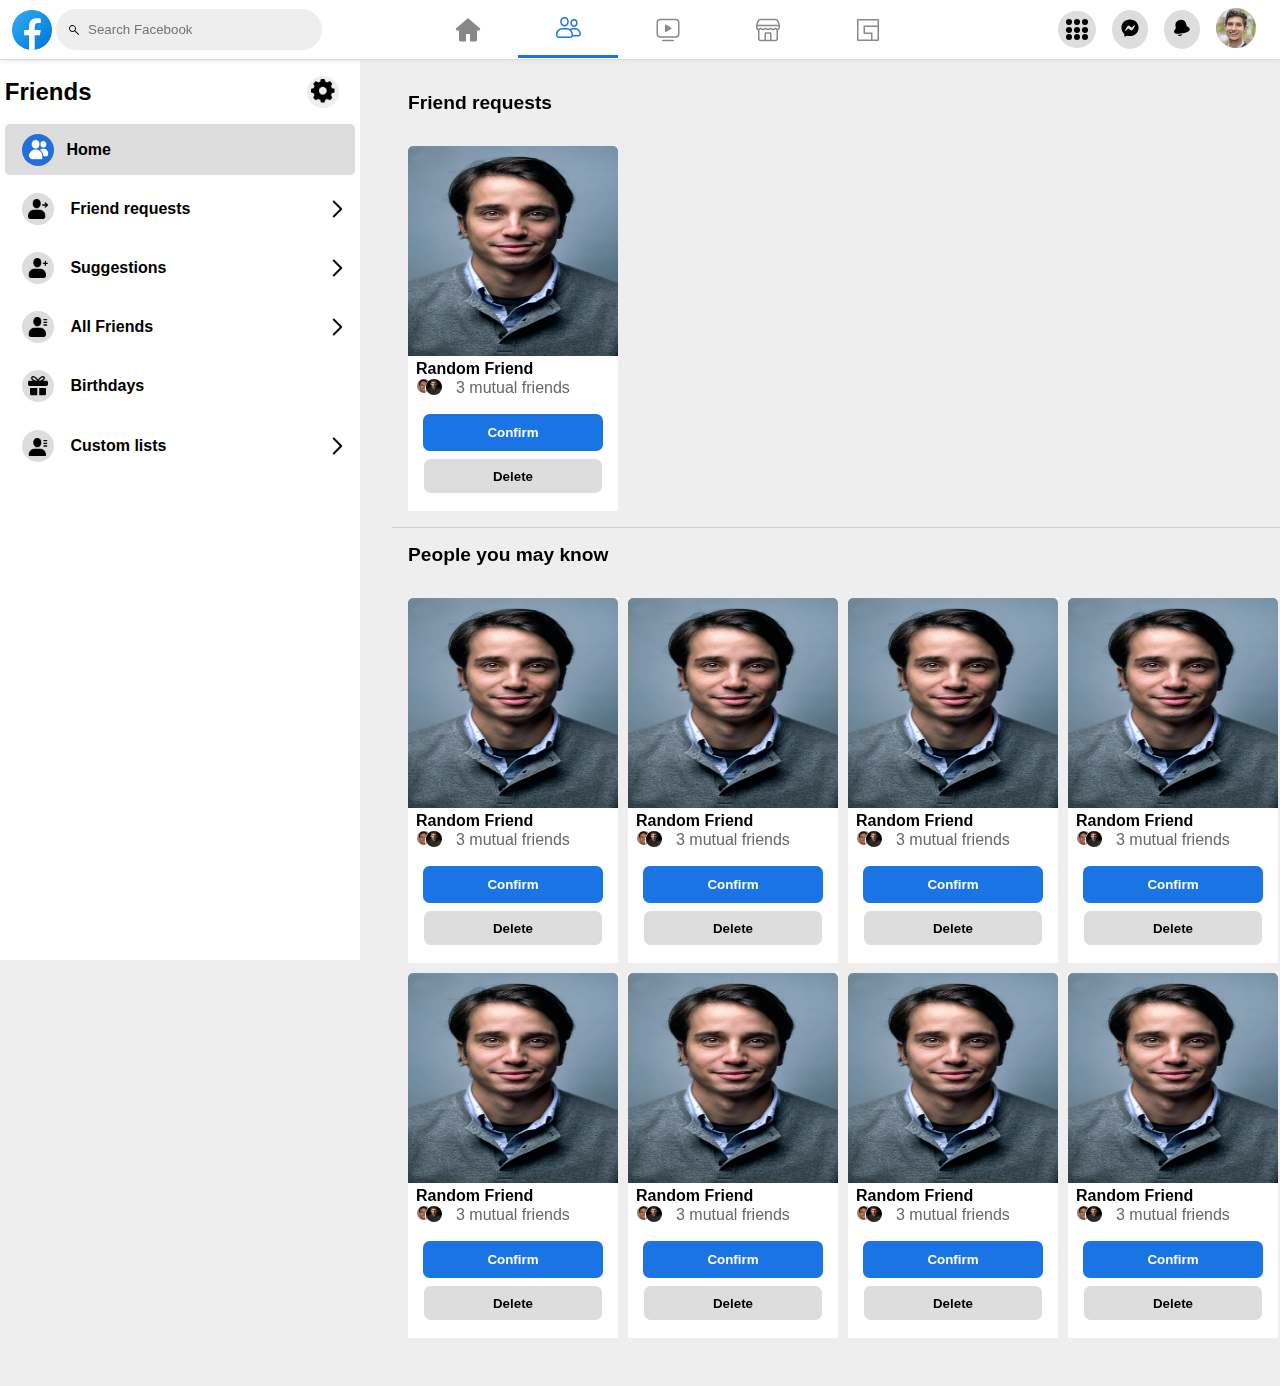
==== friends.html @ 9b28db1b "friend requests page added" ====
<!DOCTYPE html>
<html lang="en">
<head>
    <meta charset="UTF-8">
    <meta http-equiv="X-UA-Compatible" content="IE=edge">
    <meta name="viewport" content="width=device-width, initial-scale=1.0">
    <title>Document</title>
    <link rel="stylesheet" href="friends.css">
</head>
<body>
    <header class="navbar">
        <div class="nav search-section flex-row-spaced">
          <svg class="facebook-logo"
            xmlns="http://www.w3.org/2000/svg"
            viewBox="0 0 48 48"
            width="48px"
            height="48px"
          >
            <linearGradient
              id="Ld6sqrtcxMyckEl6xeDdMa"
              x1="9.993"
              x2="40.615"
              y1="9.993"
              y2="40.615"
              gradientUnits="userSpaceOnUse"
            >
              <stop offset="0" stop-color="#2aa4f4" />
              <stop offset="1" stop-color="#007ad9" />
            </linearGradient>
            <path
              fill="url(#Ld6sqrtcxMyckEl6xeDdMa)"
              d="M24,4C12.954,4,4,12.954,4,24s8.954,20,20,20s20-8.954,20-20S35.046,4,24,4z"
            />
            <path
              fill="#fff"
              d="M26.707,29.301h5.176l0.813-5.258h-5.989v-2.874c0-2.184,0.714-4.121,2.757-4.121h3.283V12.46 c-0.577-0.078-1.797-0.248-4.102-0.248c-4.814,0-7.636,2.542-7.636,8.334v3.498H16.06v5.258h4.948v14.452 C21.988,43.9,22.981,44,24,44c0.921,0,1.82-0.084,2.707-0.204V29.301z"
            />
          </svg>
  
          <div class="search">
            <input  type="text" placeholder="Search Facebook">
          </div>
  
          <div class="more nav-btn">
            <svg class="b6ax4al1 m4pnbp5e somyomsx ahndzqod gnhxmgs4" fill="currentColor" height="28" width="28">
              <path d="M23.5 4a1.5 1.5 0 1 1 0 3h-19a1.5 1.5 0 1 1 0-3h19zm0 18a1.5 1.5 0 1 1 0 3h-19a1.5 1.5 0 1 1 0-3h19zm0-9a1.5 1.5 0 1 1 0 3h-19a1.5 1.5 0 1 1 0-3h19z"/>
              </svg>
          </div>
        </div>
  
        <div class="nav navigation-section flex-row-spaced">
          <div class="nav-btn home flex-row-centered">
            <svg
              class="a8c37x1j ms05siws l3qrxjdp b7h9ocf4 g28tu32o"
              fill="currentColor"
              height="28"
              width="28"
            >
              <path
                d="m25.825 12.29-.004-.004-10.794-9.349c-.275-.262-.635-.41-1.038-.416-.381.006-.741.154-.988.391L2.175 12.29c-.419.368-.546.955-.307 1.469.211.456.699.72 1.201.72H5v9.25c0 .966.784 1.75 1.75 1.75H11c.552 0 1-.448 1-1v-6.17c0-.183.148-.33.33-.33h3.34c.182 0 .33.147.33.33v6.17c0 .552.448 1 1 1h4.25c.967 0 1.75-.784 1.75-1.75v-9.25h1.931c.502 0 .99-.264 1.201-.72.239-.514.112-1.101-.307-1.469"
              />
            </svg>
          </div>
          <div class="nav-btn friends flex-row-centered">
            <svg
              class="a8c37x1j ms05siws l3qrxjdp b7h9ocf4 py1f6qlh"
              fill="currentColor"
              height="28"
              width="28"
            >
              <path
                d="M10.5 4.5c-2.272 0-2.75 1.768-2.75 3.25C7.75 9.542 8.983 11 10.5 11s2.75-1.458 2.75-3.25c0-1.482-.478-3.25-2.75-3.25zm0 8c-2.344 0-4.25-2.131-4.25-4.75C6.25 4.776 7.839 3 10.5 3s4.25 1.776 4.25 4.75c0 2.619-1.906 4.75-4.25 4.75zm9.5-6c-1.41 0-2.125.841-2.125 2.5 0 1.378.953 2.5 2.125 2.5 1.172 0 2.125-1.122 2.125-2.5 0-1.659-.715-2.5-2.125-2.5zm0 6.5c-1.999 0-3.625-1.794-3.625-4 0-2.467 1.389-4 3.625-4 2.236 0 3.625 1.533 3.625 4 0 2.206-1.626 4-3.625 4zm4.622 8a.887.887 0 0 0 .878-.894c0-2.54-2.043-4.606-4.555-4.606h-1.86c-.643 0-1.265.148-1.844.413a6.226 6.226 0 0 1 1.76 4.336V21h5.621zm-7.122.562v-1.313a4.755 4.755 0 0 0-4.749-4.749H8.25a4.755 4.755 0 0 0-4.75 4.749v1.313c0 .518.421.938.937.938h12.125c.517 0 .938-.42.938-.938zM20.945 14C24.285 14 27 16.739 27 20.106a2.388 2.388 0 0 1-2.378 2.394h-5.81a2.44 2.44 0 0 1-2.25 1.5H4.437A2.44 2.44 0 0 1 2 21.562v-1.313A6.256 6.256 0 0 1 8.25 14h4.501a6.2 6.2 0 0 1 3.218.902A5.932 5.932 0 0 1 19.084 14h1.861z"
              />
            </svg>
          </div>
          <div class="nav-btn watch flex-row-centered">
            <svg
              class="a8c37x1j ms05siws l3qrxjdp b7h9ocf4 py1f6qlh"
              fill="currentColor"
              height="28"
              width="28"
            >
              <path
                d="M8.75 25.25c-.414 0-.75-.336-.75-.75s.336-.75.75-.75h10.5c.414 0 .75.336.75.75s-.336.75-.75.75H8.75Zm8.413-12.404-5.108 3.077c-.464.279-1.055-.054-1.055-.596V9.172c0-.541.591-.875 1.055-.596l5.108 3.078c.449.27.449.921 0 1.192Zm4.587 7.404c1.242 0 2.25-1.008 2.25-2.25V6.5c0-1.242-1.008-2.25-2.25-2.25H6.25C5.008 4.25 4 5.258 4 6.5V18c0 1.242 1.008 2.25 2.25 2.25h15.5Zm0 1.5H6.25c-2.071 0-3.75-1.679-3.75-3.75V6.5c0-2.071 1.679-3.75 3.75-3.75h15.5c2.071 0 3.75 1.679 3.75 3.75V18c0 2.071-1.679 3.75-3.75 3.75Z"
              />
            </svg>
          </div>
          <div class="nav-btn marketplace flex-row-centered">
            <svg
              class="a8c37x1j ms05siws l3qrxjdp b7h9ocf4 py1f6qlh"
              fill="currentColor"
              height="28"
              width="28"
            >
              <path
                d="M17.5 23.75h4.25c.414 0 .75-.336.75-.75v-9h.031c-.167-.083-.325-.185-.47-.306l-.401-.335c-.093-.076-.227-.076-.32.001l-.164.137c-.585.486-1.321.753-2.081.753h-.226c-.755 0-1.487-.263-2.069-.744l-.184-.152c-.093-.076-.226-.076-.318 0l-.185.153c-.583.48-1.315.743-2.069.743h-.137c-.745 0-1.468-.256-2.046-.725l-.216-.175c-.093-.075-.226-.074-.317.002l-.173.145c-.585.487-1.321.753-2.081.753h-.178c-.753 0-1.482-.261-2.064-.739l-.194-.16c-.093-.076-.225-.076-.318 0l-.471.388c-.123.101-.257.189-.397.261H5.5v9c0 .414.336.75.75.75h4.25V17.5c0-.69.56-1.25 1.25-1.25h4.5c.69 0 1.25.56 1.25 1.25v6.25Zm-13.827-15h20.654c-.027-.09-.056-.179-.089-.267l-1.151-3.128c-.264-.667-.909-1.105-1.626-1.105H6.54c-.718 0-1.363.438-1.621 1.088L3.762 8.483c-.033.088-.062.177-.089.267Zm20.827 1.5h-21V12c0 .414.336.75.75.75h.171c.174 0 .342-.06.476-.17l.471-.387c.645-.531 1.577-.531 2.222 0l.194.159c.313.257.706.398 1.112.398h.178c.409 0 .806-.143 1.12-.405l.174-.145c.642-.535 1.573-.541 2.221-.015l.216.174c.312.253.701.391 1.102.391h.137c.406 0 .8-.142 1.114-.4l.185-.153c.646-.534 1.581-.534 2.228 0l.184.153c.313.258.707.4 1.114.4h.226c.409 0 .806-.144 1.121-.406l.164-.136c.648-.542 1.592-.542 2.24-.001l.402.335c.161.134.365.208.576.208.499 0 .902-.403.902-.9v-1.6Zm-.5 3.967V23c0 1.243-1.007 2.25-2.25 2.25H6.25C5.007 25.25 4 24.243 4 23v-8.764C2.875 14.112 2 13.158 2 12V9.951c0-.679.12-1.351.354-1.987l1.164-3.162C4.01 3.563 5.207 2.75 6.54 2.75h14.921c1.332 0 2.529.813 3.027 2.069l1.158 3.145C25.88 8.6 26 9.272 26 9.951v1.899c0 1.189-.865 2.176-2 2.367Zm-8 9.533v-6h-4v6h4Z"
              />
            </svg>
          </div>
          <div class="nav-btn gaming flex-row-centered">
            <svg
              class="a8c37x1j ms05siws l3qrxjdp b7h9ocf4 py1f6qlh"
              fill="currentColor"
              height="28"
              width="28"
            >
              <path
                d="M23.5 9.5H10.25a.75.75 0 0 0-.75.75v7c0 .414.336.75.75.75H17v5.5H4.5v-19h19v5zm0 14h-5v-6.25a.75.75 0 0 0-.75-.75H11V11h12.5v12.5zm1.5.25V4.25C25 3.561 24.439 3 23.75 3H4.25C3.561 3 3 3.561 3 4.25v19.5c0 .689.561 1.25 1.25 1.25h19.5c.689 0 1.25-.561 1.25-1.25z"
              />
            </svg>
          </div>
        </div>
  
        <div class="nav  flex-row-centered">
          <div class="acc account-btn menu-btn">
            <div class="grid-container">
              <div class="grid-item"></div>
              <div class="grid-item"></div>
              <div class="grid-item"></div>
              <div class="grid-item"></div>
              <div class="grid-item"></div>
              <div class="grid-item"></div>
              <div class="grid-item"></div>
              <div class="grid-item"></div>
              <div class="grid-item"></div>
            </div>
          </div>
          <div class="acc account-btn messenger-btn">
            <svg viewBox="0 0 28 28" class="a8c37x1j ms05siws l3qrxjdp b7h9ocf4 rs22bh7c" fill="currentColor" height="20" width="20">
              <path d="M14 2.042c6.76 0 12 4.952 12 11.64s-5.24 11.64-12 11.64a13.091 13.091 0 0 1-3.474-.461.956.956 0 0 0-.641.047L7.5 25.959a.961.961 0 0 1-1.348-.849l-.065-2.134a.957.957 0 0 0-.322-.684A11.389 11.389 0 0 1 2 13.682c0-6.688 5.24-11.64 12-11.64ZM6.794 17.086a.57.57 0 0 0 .827.758l3.786-2.874a.722.722 0 0 1 .868 0l2.8 2.1a1.8 1.8 0 0 0 2.6-.481l3.525-5.592a.57.57 0 0 0-.827-.758l-3.786 2.874a.722.722 0 0 1-.868 0l-2.8-2.1a1.8 1.8 0 0 0-2.6.481Z"/>
              </
          </div>
        </div>
        <div class="acc account-btn notifications-btn">
          <svg viewBox="0 0 28 28" class="a8c37x1j ms05siws l3qrxjdp b7h9ocf4 rs22bh7c" fill="currentColor" height="20" width="20">
            <path d="M7.847 23.488c1.36 0 3.596-.125 6.62-.682-.523 1.422-1.886 2.441-3.487 2.441-1.331 0-2.497-.705-3.155-1.759h.022Zm17.076-7.758c.247 1.272-.645 2.397-2.653 3.346-1.1.519-3.546 1.507-7.586 2.293-3.116.605-5.399.744-6.836.744-.427 0-.78-.012-1.058-.028-2.216-.127-3.466-.837-3.713-2.109-.375-1.927.218-2.671 1.201-3.903l.259-.325c.663-.841.922-1.667.498-3.846-.949-4.88 1.249-8.215 6.029-9.149 4.782-.923 8.07 1.343 9.019 6.224.423 2.179.973 2.847 1.903 3.378v.001l.362.205c1.372.774 2.2 1.241 2.575 3.169Z"/>
            </svg>
        </div>
        <div class=" profile-btn">
          <img class="navbar-profile-picture" src="./images/profile-picture/avatar_hu8d30e29128cae2b0d49276543cea6665_24055_250x250_fill_q90_lanczos_center.jpg" alt="Profile picture">
        </div>
      </div>
    </header>

    <section class="section friends-section-list">
        <div class="list-header flex-row-spaced">
            <div class="header-friends">Friends</div>
                <div class="options"></div>
        </div>
        <div class="list">
            <div class="list-element home selected">
                <div class="list-element-container">
                    <div class="home-logo">
                      <img src="./friends-images/icons8-social-64.png"/>
                    </div>
                  </div>
                  <div class="text-container">
                    <div class="list-text home-text">Home</div>
                  </div>
                </div>
            <div class="list-element friend-requests">
                <div class="list-element-container">
                  <div class="logo-container">
                    <div class="logo friend-requests-logo"></div>
                  </div>
                </div>
                <div class="text-container">
                  <div class="list-text friend-requests-text">Friend requests</div>
                  <div class="arrow-logo"></div>
                </div>
            </div>
            <div class="list-element suggestions">
                <div class="list-element-container">
                  <div class="logo-container">
                    <div class="logo suggestions-logo"></div>
                  </div>
                </div>
                  <div class="text-container">
                    <div class="list-text friend-requests-text">Suggestions</div>
                    <div class="arrow-logo"></div>
                  </div>
            </div>
            <div class="list-element all-friends">
                <div class="list-element-container">
                  <div class="logo-container">
                    <div class="logo all-friends-logo"></div>
                  </div>
                </div>
                  <div class="text-container">
                    <div class="list-text friend-requests-text">All Friends</div>
                    <div class="arrow-logo"></div>
                  </div>
            </div>
            <div class="list-element birthdays">
                <div class="list-element-container">
                  <div class="logo-container">
                    <div class="logo birthdays-logo"></div>
                  </div>
                </div>
                  <div class="text-container">
                    <div class="list-text friend-requests-text">Birthdays</div>
                  </div>
            </div>
            <div class="list-element custom-lists">
                <div class="list-element-container">
                  <div class="logo-container">
                    <div class="logo custom-lists-logo"></div>
                  </div>
                </div>
                  <div class="text-container">
                    <div class="list-text friend-requests-text">Custom lists</div>
                    <div class="arrow-logo"></div>
                </div>
            </div>
        </div>
    </section>

    <section class="section find-friends-section">
      <div class="friend-requests">
        <div class="friend-requests-header">
          <div class="friend-request">Friend requests</div>
          <div class="see-all">See all</div>
        </div>
      </div>
      <div class="grid-container-friend-requests">
        <div class="grid-item-requests">
          <div class="profile-img-container">
            <img src="./images/profile-picture/photo-1500648767791-00dcc994a43e.jpg">
          </div>
          <div class="profile-name">Random Friend</div>
          <div class="mutual-friends">
            <div class="mutual-friends-profile-photos">
              <div class="img-container">
                <img src="./images/profile-picture/20.jpg" >
              </div>
              <div class="img-cotainer second-img">
                <img  src="./images/profile-picture/photo-1506794778202-cad84cf45f1d.jpg">
              </div>
            </div>
              <div class="mutual-friends-counter">3 mutual friends</div>
            </div>
          <div class="buttons-container">
            <div class="btn confirm">
              <button>Confirm</button>
            </div>
            <div class="btn delete">
              <button>Delete</button>
            </div>
          </div>
        </div>
      </div>
      <div class="friend-requests friend-requests-you-may-know">
        <div class="friend-requests-header">
          <div class="friend-request">People you may know</div>
          <div class="see-all">See all</div>
        </div>
      </div>
      <div class="grid-container-you-may-know">
        <div class="grid-item-requests">
          <div class="profile-img-container">
            <img src="./images/profile-picture/photo-1500648767791-00dcc994a43e.jpg">
          </div>
          <div class="profile-name">Random Friend</div>
          <div class="mutual-friends">
            <div class="mutual-friends-profile-photos">
              <div class="img-container">
                <img src="./images/profile-picture/20.jpg" >
              </div>
              <div class="img-cotainer second-img">
                <img  src="./images/profile-picture/photo-1506794778202-cad84cf45f1d.jpg">
              </div>
            </div>
              <div class="mutual-friends-counter">3 mutual friends</div>
            </div>
          <div class="buttons-container">
            <div class="btn confirm">
              <button>Confirm</button>
            </div>
            <div class="btn delete">
              <button>Delete</button>
            </div>
          </div>
        </div>
        <div class="grid-item-requests">
          <div class="profile-img-container">
            <img src="./images/profile-picture/photo-1500648767791-00dcc994a43e.jpg">
          </div>
          <div class="profile-name">Random Friend</div>
          <div class="mutual-friends">
            <div class="mutual-friends-profile-photos">
              <div class="img-container">
                <img src="./images/profile-picture/20.jpg" >
              </div>
              <div class="img-cotainer second-img">
                <img  src="./images/profile-picture/photo-1506794778202-cad84cf45f1d.jpg">
              </div>
            </div>
              <div class="mutual-friends-counter">3 mutual friends</div>
            </div>
          <div class="buttons-container">
            <div class="btn confirm">
              <button>Confirm</button>
            </div>
            <div class="btn delete">
              <button>Delete</button>
            </div>
          </div>
        </div>
        <div class="grid-item-requests">
          <div class="profile-img-container">
            <img src="./images/profile-picture/photo-1500648767791-00dcc994a43e.jpg">
          </div>
          <div class="profile-name">Random Friend</div>
          <div class="mutual-friends">
            <div class="mutual-friends-profile-photos">
              <div class="img-container">
                <img src="./images/profile-picture/20.jpg" >
              </div>
              <div class="img-cotainer second-img">
                <img  src="./images/profile-picture/photo-1506794778202-cad84cf45f1d.jpg">
              </div>
            </div>
              <div class="mutual-friends-counter">3 mutual friends</div>
            </div>
          <div class="buttons-container">
            <div class="btn confirm">
              <button>Confirm</button>
            </div>
            <div class="btn delete">
              <button>Delete</button>
            </div>
          </div>
        </div>
        <div class="grid-item-requests">
          <div class="profile-img-container">
            <img src="./images/profile-picture/photo-1500648767791-00dcc994a43e.jpg">
          </div>
          <div class="profile-name">Random Friend</div>
          <div class="mutual-friends">
            <div class="mutual-friends-profile-photos">
              <div class="img-container">
                <img src="./images/profile-picture/20.jpg" >
              </div>
              <div class="img-cotainer second-img">
                <img  src="./images/profile-picture/photo-1506794778202-cad84cf45f1d.jpg">
              </div>
            </div>
              <div class="mutual-friends-counter">3 mutual friends</div>
            </div>
          <div class="buttons-container">
            <div class="btn confirm">
              <button>Confirm</button>
            </div>
            <div class="btn delete">
              <button>Delete</button>
            </div>
          </div>
        </div>
        <div class="grid-item-requests">
          <div class="profile-img-container">
            <img src="./images/profile-picture/photo-1500648767791-00dcc994a43e.jpg">
          </div>
          <div class="profile-name">Random Friend</div>
          <div class="mutual-friends">
            <div class="mutual-friends-profile-photos">
              <div class="img-container">
                <img src="./images/profile-picture/20.jpg" >
              </div>
              <div class="img-cotainer second-img">
                <img  src="./images/profile-picture/photo-1506794778202-cad84cf45f1d.jpg">
              </div>
            </div>
              <div class="mutual-friends-counter">3 mutual friends</div>
            </div>
          <div class="buttons-container">
            <div class="btn confirm">
              <button>Confirm</button>
            </div>
            <div class="btn delete">
              <button>Delete</button>
            </div>
          </div>
        </div>
        <div class="grid-item-requests">
          <div class="profile-img-container">
            <img src="./images/profile-picture/photo-1500648767791-00dcc994a43e.jpg">
          </div>
          <div class="profile-name">Random Friend</div>
          <div class="mutual-friends">
            <div class="mutual-friends-profile-photos">
              <div class="img-container">
                <img src="./images/profile-picture/20.jpg" >
              </div>
              <div class="img-cotainer second-img">
                <img  src="./images/profile-picture/photo-1506794778202-cad84cf45f1d.jpg">
              </div>
            </div>
              <div class="mutual-friends-counter">3 mutual friends</div>
            </div>
          <div class="buttons-container">
            <div class="btn confirm">
              <button>Confirm</button>
            </div>
            <div class="btn delete">
              <button>Delete</button>
            </div>
          </div>
        </div>
        <div class="grid-item-requests">
          <div class="profile-img-container">
            <img src="./images/profile-picture/photo-1500648767791-00dcc994a43e.jpg">
          </div>
          <div class="profile-name">Random Friend</div>
          <div class="mutual-friends">
            <div class="mutual-friends-profile-photos">
              <div class="img-container">
                <img src="./images/profile-picture/20.jpg" >
              </div>
              <div class="img-cotainer second-img">
                <img  src="./images/profile-picture/photo-1506794778202-cad84cf45f1d.jpg">
              </div>
            </div>
              <div class="mutual-friends-counter">3 mutual friends</div>
            </div>
          <div class="buttons-container">
            <div class="btn confirm">
              <button>Confirm</button>
            </div>
            <div class="btn delete">
              <button>Delete</button>
            </div>
          </div>
        </div>
        <div class="grid-item-requests">
          <div class="profile-img-container">
            <img src="./images/profile-picture/photo-1500648767791-00dcc994a43e.jpg">
          </div>
          <div class="profile-name">Random Friend</div>
          <div class="mutual-friends">
            <div class="mutual-friends-profile-photos">
              <div class="img-container">
                <img src="./images/profile-picture/20.jpg" >
              </div>
              <div class="img-cotainer second-img">
                <img  src="./images/profile-picture/photo-1506794778202-cad84cf45f1d.jpg">
              </div>
            </div>
              <div class="mutual-friends-counter">3 mutual friends</div>
            </div>
          <div class="buttons-container">
            <div class="btn confirm">
              <button>Confirm</button>
            </div>
            <div class="btn delete">
              <button>Delete</button>
            </div>
          </div>
        </div>
        <div class="grid-item-requests">
          <div class="profile-img-container">
            <img src="./images/profile-picture/photo-1500648767791-00dcc994a43e.jpg">
          </div>
          <div class="profile-name">Random Friend</div>
          <div class="mutual-friends">
            <div class="mutual-friends-profile-photos">
              <div class="img-container">
                <img src="./images/profile-picture/20.jpg" >
              </div>
              <div class="img-cotainer second-img">
                <img  src="./images/profile-picture/photo-1506794778202-cad84cf45f1d.jpg">
              </div>
            </div>
              <div class="mutual-friends-counter">3 mutual friends</div>
            </div>
          <div class="buttons-container">
            <div class="btn confirm">
              <button>Confirm</button>
            </div>
            <div class="btn delete">
              <button>Delete</button>
            </div>
          </div>
        </div>
        <div class="grid-item-requests">
          <div class="profile-img-container">
            <img src="./images/profile-picture/photo-1500648767791-00dcc994a43e.jpg">
          </div>
          <div class="profile-name">Random Friend</div>
          <div class="mutual-friends">
            <div class="mutual-friends-profile-photos">
              <div class="img-container">
                <img src="./images/profile-picture/20.jpg" >
              </div>
              <div class="img-cotainer second-img">
                <img  src="./images/profile-picture/photo-1506794778202-cad84cf45f1d.jpg">
              </div>
            </div>
              <div class="mutual-friends-counter">3 mutual friends</div>
            </div>
          <div class="buttons-container">
            <div class="btn confirm">
              <button>Confirm</button>
            </div>
            <div class="btn delete">
              <button>Delete</button>
            </div>
          </div>
        </div>
      </div>
    </section>
</body>
</html>
---- friends.css ----
*,
*::before,
*::after {
  box-sizing: border-box;
}

@font-face {
  font-family: Segoe UI Historic;
  src: url("/fonts/Segoe\ ui\ historic.ttf");
  font-weight: normal;
  font-style: normal;
}

body {
  padding: 0;
  margin: 0;
  background-color: #eee;
  overflow-x: hidden;
  font-family: "Segoe UI", sans-serif;
  font-display: swap;
  position: absolute;
}

.navbar {
  display: flex;
  justify-content: space-between;
}

.navbar {
  position: fixed;
  padding: 0.5rem;
  min-width: 100vw;
  height: 60px;
  background-color: white;
  font-size: 12px;
  border-bottom: 1px solid #ddd;
  box-shadow: 0 0 5px 0 #ddd;
  z-index: 50;
}

.facebook-logo:hover {
  cursor: pointer;
}

.more {
  display: none;
}

.more-btn-selected {
  border-bottom: 3px solid #216fdb;
}

.navigation-section {
  width: 500px;
}

.nav-btn {
  color: #888;
  cursor: pointer;
  min-width: 100px;
  padding: 0.8rem;
}

.nav-btn:hover {
  background-color: hsla(0, 0%, 86%, 0.225);
  border-radius: 0.3em;
}

.friends {
  color: #1b74e4;
  border-bottom: 3px solid #1b74e4;
}

.acc {
  cursor: pointer;
  margin-right: 1rem;
  background-color: #ddd;
  padding: 0.5rem;
  border-radius: 50%;
}

.acc:last-child {
  margin-right: 0;
}

.account-btn:hover {
  background-color: hsla(0, 3%, 71%, 0.825);
}

.grid-container {
  display: grid;
  grid-gap: 0.11111rem;
  grid-template-columns: repeat(3, 6px);
  grid-template-rows: repeat(3, 6px);
}

.grid-item {
  background-color: black;
  border-radius: 50%;
}

.navbar-profile-picture {
  width: 40px;
  height: 40px;
  border-radius: 50%;
  margin-right: 1rem;
}

.navbar-profile-picture:hover {
  cursor: pointer;
}

.search-section input {
  background: url(./images/navbar/search-icon.svg) no-repeat;
  background-position: left 5% center;
  background-size: 10px;
  outline: none;
  border: none;
  resize: none;
  background-color: #eee;
  width: 120%;
  overflow: hidden;
  padding: 0.8rem;
  padding-left: 2rem;
  border-radius: 1000000000000px;
}
.friends-section-list {
  position: fixed;
  top: 60px;
  min-height: 100vh;
  max-width: 360px;
  height: 600px;

  display: flex;
  flex-direction: column;
  overflow: auto;
  flex-basis: 0;
  flex-grow: 1;
  padding: 0 0.3rem;
  padding-bottom: 3rem;
}

.friends-section-list {
  width: 360px;
  height: 100vh;
  background-color: white;
  font-weight: bold;
  position: fixed;
}

.list-header {
  margin-top: 1rem;
  font-size: 1.5rem;
}

.options {
  background-image: url(./friends-images/yTchWNy_Grf.png);
  background-repeat: no-repeat;
  background-position-y: 84.6%;
  background-position-x: -50%;
  background-size: 2.5rem;
  width: 2rem;
  height: 2rem;
  padding: 0.4rem;
  margin-right: 1rem;
  background-color: #eee;
  border-radius: 50%;
}

.list-element {
  display: flex;
  align-items: center;

  margin-bottom: 0.5rem;
  padding: 0.6rem;
}

.list-element:hover {
  background-color: #ddd;
  border-radius: 0.3em;
  cursor: pointer;
}

.selected {
  background-color: #ddd;
  border-radius: 0.3em;
}

.list-element:first-child {
  margin-top: 1rem;
}

.text-container {
  height: 2rem;
  margin-left: 0.5rem;
  width: 100%;

  display: flex;
  align-items: center;
  justify-content: space-between;
}

.arrow-logo {
  background-image: url(./friends-images/GmYHd0mlXQV.png);
  background-position-x: 0px;
  background-position-y: -150px;
  background-repeat: no-repeat;
  background-size: 190px 252px;
  width: 20px;
  height: 20px;
}

.home-text {
  margin-left: 1.5rem;
}

.logo-container {
  display: flex;
  justify-content: center;
  align-items: center;

  padding: 1rem;
  background-color: #ddd;
  margin-right: 0.5rem;
  margin-left: 0.5rem;
  border-radius: 50%;
  width: 2rem;
  height: 2rem;
}

.logo {
  background-image: url(./friends-images/WFBJjZLn8uM.png);
  background-size: 34px 638px;
  background-repeat: no-repeat;
  background-position-x: 0;
  width: 20px;
  height: 20px;
  flex-shrink: 0;
}

.home-logo {
  display: flex;
  align-items: center;
  width: 20px;
  height: 20px;
}

.home-logo img {
  width: 2rem;
  height: 2rem;
  padding: 0.3rem;
  background-color: #216fdb;
  border-radius: 50%;
  margin-right: 0.5rem;
  margin-left: 0.5rem;
}

.friend-requests-logo {
  background-position-y: -332px;
}

.suggestions-logo {
  background-position-y: -244px;
}

.all-friends-logo {
  background-position-y: -288px;
}

.birthdays-logo {
  background-image: url(./friends-images/QpjuM78EXww.png);
  background-size: 34px 644px;
  background-position-y: -286px;
}

.custom-lists-logo {
  background-position-y: -286px;
}

.find-friends-section {
  margin-left: 360px;
  margin-right: 0px;
  padding: 2rem;

  position: relative;
  top: 60px;
  min-width: calc(100vw - 350px);
}

.friend-requests-header {
  display: flex;
  justify-content: space-between;
  align-items: center;
}

.friend-requests-you-may-know {
  margin-top: 1rem;
}

.friend-request {
  font-weight: bold;
  font-size: 1.2rem;
  margin-bottom: 1rem;
  margin-left: 1rem;
}

.see-all {
  color: #1b74e4;
}

.grid-container-friend-requests,
.grid-container-you-may-know {
  display: grid;
  grid-template-columns: repeat(5, 210px);
  grid-template-rows: repeat(auto, 365px);
  gap: 10px;
  padding: 1rem;

  border-bottom: 1px solid rgb(206, 208, 212);
}

.grid-container-you-may-know {
  border: none;
}

.grid-item-requests {
  background-color: white;
  width: 210px;
  height: 365px;
}

.profile-img-container img {
  width: 210px;
  height: 210px;
  border-top-left-radius: 0.3em;
  border-top-right-radius: 0.3em;
}

.profile-name {
  font-weight: bold;
  margin-left: 0.5rem;
}

.mutual-friends {
  display: flex;
  align-items: center;

  margin-left: 0.5rem;
}

.mutual-friends-profile-photos {
  position: relative;

  display: flex;
}

.mutual-friends-profile-photos img {
  width: 16px;
  height: 16px;
  border-radius: 50%;
}

.img-container img {
  border: 1px solid white;
  border-radius: 50%;
  z-index: 5;
}

.second-img {
  position: absolute;
  border: 1px solid white;
  border-radius: 50%;
  left: 55%;
}

.mutual-friends-counter {
  margin-left: 1.5rem;
  color: rgb(101, 103, 107);
}

.buttons-container {
  margin-top: 1rem;
  display: flex;
  flex-direction: column;
  justify-content: center;
  align-items: center;
}

.btn button {
  outline: none;
  border: none;
  background: none;
  padding: 0.7rem 4rem;
  border-radius: 0.5em;
  font-weight: bold;
  cursor: pointer;
}

.confirm button {
  background-color: #1b74e4;
  color: white;
  margin-bottom: 0.5rem;
}

.delete button {
  background-color: #ddd;
  padding: 0.7em 4.3rem;
}

.flex-row-centered {
  display: flex;
  justify-content: center;
  align-items: center;
}

.flex-row-spaced {
  display: flex;
  justify-content: space-between;
  align-items: center;
}
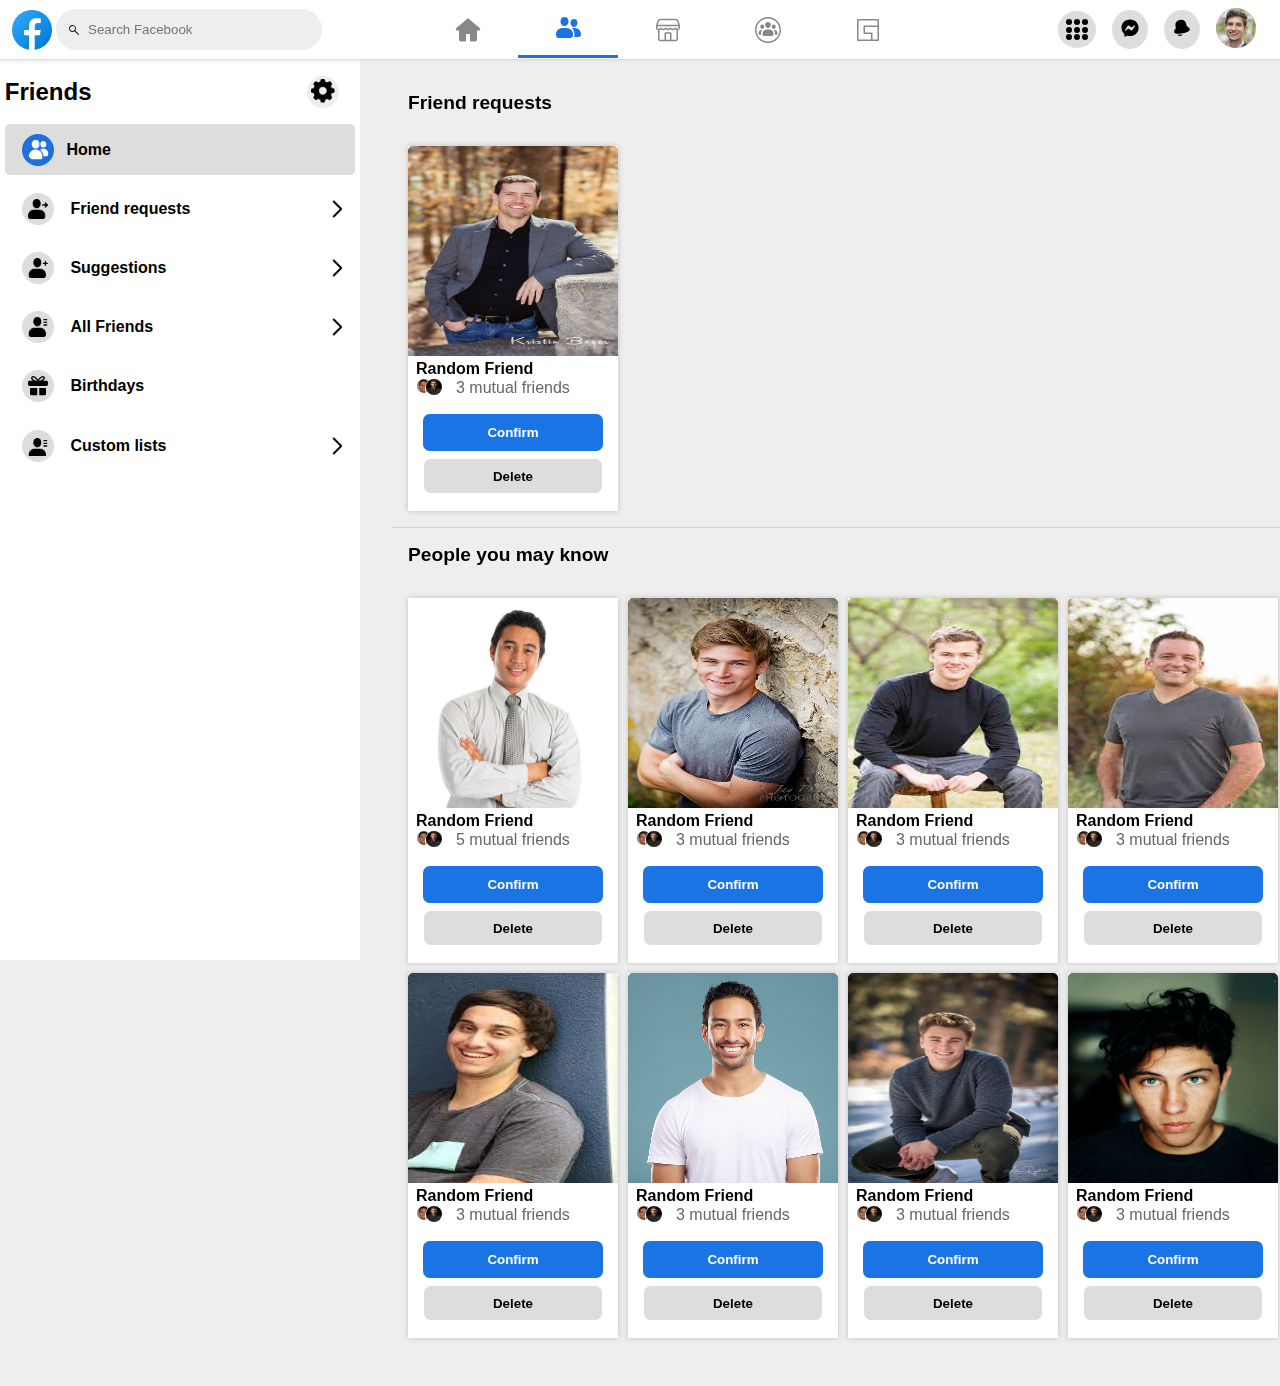
==== commit 44c2149b: "marketplace page added" ====
--- a/friends.html
+++ b/friends.html
@@ -4,7 +4,7 @@
     <meta charset="UTF-8">
     <meta http-equiv="X-UA-Compatible" content="IE=edge">
     <meta name="viewport" content="width=device-width, initial-scale=1.0">
-    <title>Document</title>
+    <title>Friends</title>
     <link rel="stylesheet" href="friends.css">
 </head>
 <body>
@@ -62,29 +62,9 @@
             </svg>
           </div>
           <div class="nav-btn friends flex-row-centered">
-            <svg
-              class="a8c37x1j ms05siws l3qrxjdp b7h9ocf4 py1f6qlh"
-              fill="currentColor"
-              height="28"
-              width="28"
-            >
-              <path
-                d="M10.5 4.5c-2.272 0-2.75 1.768-2.75 3.25C7.75 9.542 8.983 11 10.5 11s2.75-1.458 2.75-3.25c0-1.482-.478-3.25-2.75-3.25zm0 8c-2.344 0-4.25-2.131-4.25-4.75C6.25 4.776 7.839 3 10.5 3s4.25 1.776 4.25 4.75c0 2.619-1.906 4.75-4.25 4.75zm9.5-6c-1.41 0-2.125.841-2.125 2.5 0 1.378.953 2.5 2.125 2.5 1.172 0 2.125-1.122 2.125-2.5 0-1.659-.715-2.5-2.125-2.5zm0 6.5c-1.999 0-3.625-1.794-3.625-4 0-2.467 1.389-4 3.625-4 2.236 0 3.625 1.533 3.625 4 0 2.206-1.626 4-3.625 4zm4.622 8a.887.887 0 0 0 .878-.894c0-2.54-2.043-4.606-4.555-4.606h-1.86c-.643 0-1.265.148-1.844.413a6.226 6.226 0 0 1 1.76 4.336V21h5.621zm-7.122.562v-1.313a4.755 4.755 0 0 0-4.749-4.749H8.25a4.755 4.755 0 0 0-4.75 4.749v1.313c0 .518.421.938.937.938h12.125c.517 0 .938-.42.938-.938zM20.945 14C24.285 14 27 16.739 27 20.106a2.388 2.388 0 0 1-2.378 2.394h-5.81a2.44 2.44 0 0 1-2.25 1.5H4.437A2.44 2.44 0 0 1 2 21.562v-1.313A6.256 6.256 0 0 1 8.25 14h4.501a6.2 6.2 0 0 1 3.218.902A5.932 5.932 0 0 1 19.084 14h1.861z"
-              />
-            </svg>
-          </div>
-          <div class="nav-btn watch flex-row-centered">
-            <svg
-              class="a8c37x1j ms05siws l3qrxjdp b7h9ocf4 py1f6qlh"
-              fill="currentColor"
-              height="28"
-              width="28"
-            >
-              <path
-                d="M8.75 25.25c-.414 0-.75-.336-.75-.75s.336-.75.75-.75h10.5c.414 0 .75.336.75.75s-.336.75-.75.75H8.75Zm8.413-12.404-5.108 3.077c-.464.279-1.055-.054-1.055-.596V9.172c0-.541.591-.875 1.055-.596l5.108 3.078c.449.27.449.921 0 1.192Zm4.587 7.404c1.242 0 2.25-1.008 2.25-2.25V6.5c0-1.242-1.008-2.25-2.25-2.25H6.25C5.008 4.25 4 5.258 4 6.5V18c0 1.242 1.008 2.25 2.25 2.25h15.5Zm0 1.5H6.25c-2.071 0-3.75-1.679-3.75-3.75V6.5c0-2.071 1.679-3.75 3.75-3.75h15.5c2.071 0 3.75 1.679 3.75 3.75V18c0 2.071-1.679 3.75-3.75 3.75Z"
-              />
-            </svg>
-          </div>
+            <svg viewBox="0 0 28 28" class="b6ax4al1 m4pnbp5e somyomsx ahndzqod p9vk499z" fill="currentColor" height="28" width="28"><path d="M20.34 22.428c.077-.455.16-1.181.16-2.18 0-1.998-.84-3.981-2.12-5.41-.292-.326-.077-.838.36-.838h2.205C24.284 14 27 16.91 27 20.489c0 1.385-1.066 2.51-2.378 2.51h-3.786a.496.496 0 01-.495-.571zM20 13c-1.93 0-3.5-1.794-3.5-4 0-2.467 1.341-4 3.5-4s3.5 1.533 3.5 4c0 2.206-1.57 4-3.5 4zm-9.5-1c-2.206 0-4-2.019-4-4.5 0-2.818 1.495-4.5 4-4.5s4 1.682 4 4.5c0 2.481-1.794 4.5-4 4.5zm2.251 2A6.256 6.256 0 0119 20.249v1.313A2.44 2.44 0 0116.563 24H4.438A2.44 2.44 0 012 21.562v-1.313A6.256 6.256 0 018.249 14h4.502z"></path></svg>
+          </div>
+        
           <div class="nav-btn marketplace flex-row-centered">
             <svg
               class="a8c37x1j ms05siws l3qrxjdp b7h9ocf4 py1f6qlh"
@@ -97,6 +77,10 @@
               />
             </svg>
           </div>
+          <div class="nav-btn watch flex-row-centered">
+            <svg viewBox="0 0 28 28" class="b6ax4al1 m4pnbp5e somyomsx ahndzqod gnhxmgs4" fill="currentColor" height="28" width="28"><path d="M25.5 14C25.5 7.649 20.351 2.5 14 2.5 7.649 2.5 2.5 7.649 2.5 14 2.5 20.351 7.649 25.5 14 25.5 20.351 25.5 25.5 20.351 25.5 14ZM27 14C27 21.18 21.18 27 14 27 6.82 27 1 21.18 1 14 1 6.82 6.82 1 14 1 21.18 1 27 6.82 27 14ZM7.479 14 7.631 14C7.933 14 8.102 14.338 7.934 14.591 7.334 15.491 6.983 16.568 6.983 17.724L6.983 18.221C6.983 18.342 6.99 18.461 7.004 18.578 7.03 18.802 6.862 19 6.637 19L6.123 19C5.228 19 4.5 18.25 4.5 17.327 4.5 15.492 5.727 14 7.479 14ZM20.521 14C22.274 14 23.5 15.492 23.5 17.327 23.5 18.25 22.772 19 21.878 19L21.364 19C21.139 19 20.97 18.802 20.997 18.578 21.01 18.461 21.017 18.342 21.017 18.221L21.017 17.724C21.017 16.568 20.667 15.491 20.067 14.591 19.899 14.338 20.067 14 20.369 14L20.521 14ZM8.25 13C7.147 13 6.25 11.991 6.25 10.75 6.25 9.384 7.035 8.5 8.25 8.5 9.465 8.5 10.25 9.384 10.25 10.75 10.25 11.991 9.353 13 8.25 13ZM19.75 13C18.647 13 17.75 11.991 17.75 10.75 17.75 9.384 18.535 8.5 19.75 8.5 20.965 8.5 21.75 9.384 21.75 10.75 21.75 11.991 20.853 13 19.75 13ZM15.172 13.5C17.558 13.5 19.5 15.395 19.5 17.724L19.5 18.221C19.5 19.202 18.683 20 17.677 20L10.323 20C9.317 20 8.5 19.202 8.5 18.221L8.5 17.724C8.5 15.395 10.441 13.5 12.828 13.5L15.172 13.5ZM16.75 9C16.75 10.655 15.517 12 14 12 12.484 12 11.25 10.655 11.25 9 11.25 7.15 12.304 6 14 6 15.697 6 16.75 7.15 16.75 9Z"></path></svg>
+          </div>
+
           <div class="nav-btn gaming flex-row-centered">
             <svg
               class="a8c37x1j ms05siws l3qrxjdp b7h9ocf4 py1f6qlh"
@@ -225,7 +209,7 @@
       <div class="grid-container-friend-requests">
         <div class="grid-item-requests">
           <div class="profile-img-container">
-            <img src="./images/profile-picture/photo-1500648767791-00dcc994a43e.jpg">
+            <img src="./friends-images/requested-friend-profile-photos/bf792ef87653696a85de03ac248856b3.jpg">
           </div>
           <div class="profile-name">Random Friend</div>
           <div class="mutual-friends">
@@ -258,232 +242,232 @@
       <div class="grid-container-you-may-know">
         <div class="grid-item-requests">
           <div class="profile-img-container">
-            <img src="./images/profile-picture/photo-1500648767791-00dcc994a43e.jpg">
-          </div>
-          <div class="profile-name">Random Friend</div>
-          <div class="mutual-friends">
-            <div class="mutual-friends-profile-photos">
-              <div class="img-container">
-                <img src="./images/profile-picture/20.jpg" >
-              </div>
-              <div class="img-cotainer second-img">
-                <img  src="./images/profile-picture/photo-1506794778202-cad84cf45f1d.jpg">
-              </div>
-            </div>
-              <div class="mutual-friends-counter">3 mutual friends</div>
-            </div>
-          <div class="buttons-container">
-            <div class="btn confirm">
-              <button>Confirm</button>
-            </div>
-            <div class="btn delete">
-              <button>Delete</button>
-            </div>
-          </div>
-        </div>
-        <div class="grid-item-requests">
-          <div class="profile-img-container">
-            <img src="./images/profile-picture/photo-1500648767791-00dcc994a43e.jpg">
-          </div>
-          <div class="profile-name">Random Friend</div>
-          <div class="mutual-friends">
-            <div class="mutual-friends-profile-photos">
-              <div class="img-container">
-                <img src="./images/profile-picture/20.jpg" >
-              </div>
-              <div class="img-cotainer second-img">
-                <img  src="./images/profile-picture/photo-1506794778202-cad84cf45f1d.jpg">
-              </div>
-            </div>
-              <div class="mutual-friends-counter">3 mutual friends</div>
-            </div>
-          <div class="buttons-container">
-            <div class="btn confirm">
-              <button>Confirm</button>
-            </div>
-            <div class="btn delete">
-              <button>Delete</button>
-            </div>
-          </div>
-        </div>
-        <div class="grid-item-requests">
-          <div class="profile-img-container">
-            <img src="./images/profile-picture/photo-1500648767791-00dcc994a43e.jpg">
-          </div>
-          <div class="profile-name">Random Friend</div>
-          <div class="mutual-friends">
-            <div class="mutual-friends-profile-photos">
-              <div class="img-container">
-                <img src="./images/profile-picture/20.jpg" >
-              </div>
-              <div class="img-cotainer second-img">
-                <img  src="./images/profile-picture/photo-1506794778202-cad84cf45f1d.jpg">
-              </div>
-            </div>
-              <div class="mutual-friends-counter">3 mutual friends</div>
-            </div>
-          <div class="buttons-container">
-            <div class="btn confirm">
-              <button>Confirm</button>
-            </div>
-            <div class="btn delete">
-              <button>Delete</button>
-            </div>
-          </div>
-        </div>
-        <div class="grid-item-requests">
-          <div class="profile-img-container">
-            <img src="./images/profile-picture/photo-1500648767791-00dcc994a43e.jpg">
-          </div>
-          <div class="profile-name">Random Friend</div>
-          <div class="mutual-friends">
-            <div class="mutual-friends-profile-photos">
-              <div class="img-container">
-                <img src="./images/profile-picture/20.jpg" >
-              </div>
-              <div class="img-cotainer second-img">
-                <img  src="./images/profile-picture/photo-1506794778202-cad84cf45f1d.jpg">
-              </div>
-            </div>
-              <div class="mutual-friends-counter">3 mutual friends</div>
-            </div>
-          <div class="buttons-container">
-            <div class="btn confirm">
-              <button>Confirm</button>
-            </div>
-            <div class="btn delete">
-              <button>Delete</button>
-            </div>
-          </div>
-        </div>
-        <div class="grid-item-requests">
-          <div class="profile-img-container">
-            <img src="./images/profile-picture/photo-1500648767791-00dcc994a43e.jpg">
-          </div>
-          <div class="profile-name">Random Friend</div>
-          <div class="mutual-friends">
-            <div class="mutual-friends-profile-photos">
-              <div class="img-container">
-                <img src="./images/profile-picture/20.jpg" >
-              </div>
-              <div class="img-cotainer second-img">
-                <img  src="./images/profile-picture/photo-1506794778202-cad84cf45f1d.jpg">
-              </div>
-            </div>
-              <div class="mutual-friends-counter">3 mutual friends</div>
-            </div>
-          <div class="buttons-container">
-            <div class="btn confirm">
-              <button>Confirm</button>
-            </div>
-            <div class="btn delete">
-              <button>Delete</button>
-            </div>
-          </div>
-        </div>
-        <div class="grid-item-requests">
-          <div class="profile-img-container">
-            <img src="./images/profile-picture/photo-1500648767791-00dcc994a43e.jpg">
-          </div>
-          <div class="profile-name">Random Friend</div>
-          <div class="mutual-friends">
-            <div class="mutual-friends-profile-photos">
-              <div class="img-container">
-                <img src="./images/profile-picture/20.jpg" >
-              </div>
-              <div class="img-cotainer second-img">
-                <img  src="./images/profile-picture/photo-1506794778202-cad84cf45f1d.jpg">
-              </div>
-            </div>
-              <div class="mutual-friends-counter">3 mutual friends</div>
-            </div>
-          <div class="buttons-container">
-            <div class="btn confirm">
-              <button>Confirm</button>
-            </div>
-            <div class="btn delete">
-              <button>Delete</button>
-            </div>
-          </div>
-        </div>
-        <div class="grid-item-requests">
-          <div class="profile-img-container">
-            <img src="./images/profile-picture/photo-1500648767791-00dcc994a43e.jpg">
-          </div>
-          <div class="profile-name">Random Friend</div>
-          <div class="mutual-friends">
-            <div class="mutual-friends-profile-photos">
-              <div class="img-container">
-                <img src="./images/profile-picture/20.jpg" >
-              </div>
-              <div class="img-cotainer second-img">
-                <img  src="./images/profile-picture/photo-1506794778202-cad84cf45f1d.jpg">
-              </div>
-            </div>
-              <div class="mutual-friends-counter">3 mutual friends</div>
-            </div>
-          <div class="buttons-container">
-            <div class="btn confirm">
-              <button>Confirm</button>
-            </div>
-            <div class="btn delete">
-              <button>Delete</button>
-            </div>
-          </div>
-        </div>
-        <div class="grid-item-requests">
-          <div class="profile-img-container">
-            <img src="./images/profile-picture/photo-1500648767791-00dcc994a43e.jpg">
-          </div>
-          <div class="profile-name">Random Friend</div>
-          <div class="mutual-friends">
-            <div class="mutual-friends-profile-photos">
-              <div class="img-container">
-                <img src="./images/profile-picture/20.jpg" >
-              </div>
-              <div class="img-cotainer second-img">
-                <img  src="./images/profile-picture/photo-1506794778202-cad84cf45f1d.jpg">
-              </div>
-            </div>
-              <div class="mutual-friends-counter">3 mutual friends</div>
-            </div>
-          <div class="buttons-container">
-            <div class="btn confirm">
-              <button>Confirm</button>
-            </div>
-            <div class="btn delete">
-              <button>Delete</button>
-            </div>
-          </div>
-        </div>
-        <div class="grid-item-requests">
-          <div class="profile-img-container">
-            <img src="./images/profile-picture/photo-1500648767791-00dcc994a43e.jpg">
-          </div>
-          <div class="profile-name">Random Friend</div>
-          <div class="mutual-friends">
-            <div class="mutual-friends-profile-photos">
-              <div class="img-container">
-                <img src="./images/profile-picture/20.jpg" >
-              </div>
-              <div class="img-cotainer second-img">
-                <img  src="./images/profile-picture/photo-1506794778202-cad84cf45f1d.jpg">
-              </div>
-            </div>
-              <div class="mutual-friends-counter">3 mutual friends</div>
-            </div>
-          <div class="buttons-container">
-            <div class="btn confirm">
-              <button>Confirm</button>
-            </div>
-            <div class="btn delete">
-              <button>Delete</button>
-            </div>
-          </div>
-        </div>
-        <div class="grid-item-requests">
-          <div class="profile-img-container">
-            <img src="./images/profile-picture/photo-1500648767791-00dcc994a43e.jpg">
+            <img src="./friends-images/requested-friend-profile-photos/depositphotos_48146377-stock-photo-asian-male-smiling.jpg">
+          </div>
+          <div class="profile-name">Random Friend</div>
+          <div class="mutual-friends">
+            <div class="mutual-friends-profile-photos">
+              <div class="img-container">
+                <img src="./images/profile-picture/20.jpg" >
+              </div>
+              <div class="img-cotainer second-img">
+                <img  src="./images/profile-picture/photo-1506794778202-cad84cf45f1d.jpg">
+              </div>
+            </div>
+              <div class="mutual-friends-counter">5 mutual friends</div>
+            </div>
+          <div class="buttons-container">
+            <div class="btn confirm">
+              <button>Confirm</button>
+            </div>
+            <div class="btn delete">
+              <button>Delete</button>
+            </div>
+          </div>
+        </div>
+        <div class="grid-item-requests">
+          <div class="profile-img-container">
+            <img src="./friends-images/requested-friend-profile-photos/ce7546785b79161fbd603fafb9b2ef21.jpg">
+          </div>
+          <div class="profile-name">Random Friend</div>
+          <div class="mutual-friends">
+            <div class="mutual-friends-profile-photos">
+              <div class="img-container">
+                <img src="./images/profile-picture/20.jpg" >
+              </div>
+              <div class="img-cotainer second-img">
+                <img  src="./images/profile-picture/photo-1506794778202-cad84cf45f1d.jpg">
+              </div>
+            </div>
+              <div class="mutual-friends-counter">3 mutual friends</div>
+            </div>
+          <div class="buttons-container">
+            <div class="btn confirm">
+              <button>Confirm</button>
+            </div>
+            <div class="btn delete">
+              <button>Delete</button>
+            </div>
+          </div>
+        </div>
+        <div class="grid-item-requests">
+          <div class="profile-img-container">
+            <img src="./friends-images/requested-friend-profile-photos/images (1).jpg">
+          </div>
+          <div class="profile-name">Random Friend</div>
+          <div class="mutual-friends">
+            <div class="mutual-friends-profile-photos">
+              <div class="img-container">
+                <img src="./images/profile-picture/20.jpg" >
+              </div>
+              <div class="img-cotainer second-img">
+                <img  src="./images/profile-picture/photo-1506794778202-cad84cf45f1d.jpg">
+              </div>
+            </div>
+              <div class="mutual-friends-counter">3 mutual friends</div>
+            </div>
+          <div class="buttons-container">
+            <div class="btn confirm">
+              <button>Confirm</button>
+            </div>
+            <div class="btn delete">
+              <button>Delete</button>
+            </div>
+          </div>
+        </div>
+        <div class="grid-item-requests">
+          <div class="profile-img-container">
+            <img src="./friends-images/requested-friend-profile-photos/images (2).jpg">
+          </div>
+          <div class="profile-name">Random Friend</div>
+          <div class="mutual-friends">
+            <div class="mutual-friends-profile-photos">
+              <div class="img-container">
+                <img src="./images/profile-picture/20.jpg" >
+              </div>
+              <div class="img-cotainer second-img">
+                <img  src="./images/profile-picture/photo-1506794778202-cad84cf45f1d.jpg">
+              </div>
+            </div>
+              <div class="mutual-friends-counter">3 mutual friends</div>
+            </div>
+          <div class="buttons-container">
+            <div class="btn confirm">
+              <button>Confirm</button>
+            </div>
+            <div class="btn delete">
+              <button>Delete</button>
+            </div>
+          </div>
+        </div>
+        <div class="grid-item-requests">
+          <div class="profile-img-container">
+            <img src="./friends-images/requested-friend-profile-photos/images (3).jpg">
+          </div>
+          <div class="profile-name">Random Friend</div>
+          <div class="mutual-friends">
+            <div class="mutual-friends-profile-photos">
+              <div class="img-container">
+                <img src="./images/profile-picture/20.jpg" >
+              </div>
+              <div class="img-cotainer second-img">
+                <img  src="./images/profile-picture/photo-1506794778202-cad84cf45f1d.jpg">
+              </div>
+            </div>
+              <div class="mutual-friends-counter">3 mutual friends</div>
+            </div>
+          <div class="buttons-container">
+            <div class="btn confirm">
+              <button>Confirm</button>
+            </div>
+            <div class="btn delete">
+              <button>Delete</button>
+            </div>
+          </div>
+        </div>
+        <div class="grid-item-requests">
+          <div class="profile-img-container">
+            <img src="./friends-images/requested-friend-profile-photos/images.jpg">
+          </div>
+          <div class="profile-name">Random Friend</div>
+          <div class="mutual-friends">
+            <div class="mutual-friends-profile-photos">
+              <div class="img-container">
+                <img src="./images/profile-picture/20.jpg" >
+              </div>
+              <div class="img-cotainer second-img">
+                <img  src="./images/profile-picture/photo-1506794778202-cad84cf45f1d.jpg">
+              </div>
+            </div>
+              <div class="mutual-friends-counter">3 mutual friends</div>
+            </div>
+          <div class="buttons-container">
+            <div class="btn confirm">
+              <button>Confirm</button>
+            </div>
+            <div class="btn delete">
+              <button>Delete</button>
+            </div>
+          </div>
+        </div>
+        <div class="grid-item-requests">
+          <div class="profile-img-container">
+            <img src="./friends-images/requested-friend-profile-photos/istockphoto-1399366111-170667a.jpg">
+          </div>
+          <div class="profile-name">Random Friend</div>
+          <div class="mutual-friends">
+            <div class="mutual-friends-profile-photos">
+              <div class="img-container">
+                <img src="./images/profile-picture/20.jpg" >
+              </div>
+              <div class="img-cotainer second-img">
+                <img  src="./images/profile-picture/photo-1506794778202-cad84cf45f1d.jpg">
+              </div>
+            </div>
+              <div class="mutual-friends-counter">3 mutual friends</div>
+            </div>
+          <div class="buttons-container">
+            <div class="btn confirm">
+              <button>Confirm</button>
+            </div>
+            <div class="btn delete">
+              <button>Delete</button>
+            </div>
+          </div>
+        </div>
+        <div class="grid-item-requests">
+          <div class="profile-img-container">
+            <img src="./friends-images/requested-friend-profile-photos/b29f2b4c8c421e367d5e0dc7586b4034.png">
+          </div>
+          <div class="profile-name">Random Friend</div>
+          <div class="mutual-friends">
+            <div class="mutual-friends-profile-photos">
+              <div class="img-container">
+                <img src="./images/profile-picture/20.jpg" >
+              </div>
+              <div class="img-cotainer second-img">
+                <img  src="./images/profile-picture/photo-1506794778202-cad84cf45f1d.jpg">
+              </div>
+            </div>
+              <div class="mutual-friends-counter">3 mutual friends</div>
+            </div>
+          <div class="buttons-container">
+            <div class="btn confirm">
+              <button>Confirm</button>
+            </div>
+            <div class="btn delete">
+              <button>Delete</button>
+            </div>
+          </div>
+        </div>
+        <div class="grid-item-requests">
+          <div class="profile-img-container">
+            <img src="./friends-images/requested-friend-profile-photos/photo-1499996860823-5214fcc65f8f.jpg">
+          </div>
+          <div class="profile-name">Random Friend</div>
+          <div class="mutual-friends">
+            <div class="mutual-friends-profile-photos">
+              <div class="img-container">
+                <img src="./images/profile-picture/20.jpg" >
+              </div>
+              <div class="img-cotainer second-img">
+                <img  src="./images/profile-picture/photo-1506794778202-cad84cf45f1d.jpg">
+              </div>
+            </div>
+              <div class="mutual-friends-counter">3 mutual friends</div>
+            </div>
+          <div class="buttons-container">
+            <div class="btn confirm">
+              <button>Confirm</button>
+            </div>
+            <div class="btn delete">
+              <button>Delete</button>
+            </div>
+          </div>
+        </div>
+        <div class="grid-item-requests">
+          <div class="profile-img-container">
+            <img src="./friends-images/requested-friend-profile-photos/photo-1507003211169-0a1dd7228f2d.jpg">
           </div>
           <div class="profile-name">Random Friend</div>
           <div class="mutual-friends">
--- a/friends.css
+++ b/friends.css
@@ -327,6 +327,7 @@
   background-color: white;
   width: 210px;
   height: 365px;
+  box-shadow: 0 0 5px 0 hsla(0, 3%, 71%, 0.825);
 }
 
 .profile-img-container img {
@@ -407,6 +408,14 @@
   padding: 0.7em 4.3rem;
 }
 
+.confirm button:hover {
+  background-color: #1b74a1;
+}
+
+.delete button:hover {
+  background-color: #aaa;
+}
+
 .flex-row-centered {
   display: flex;
   justify-content: center;
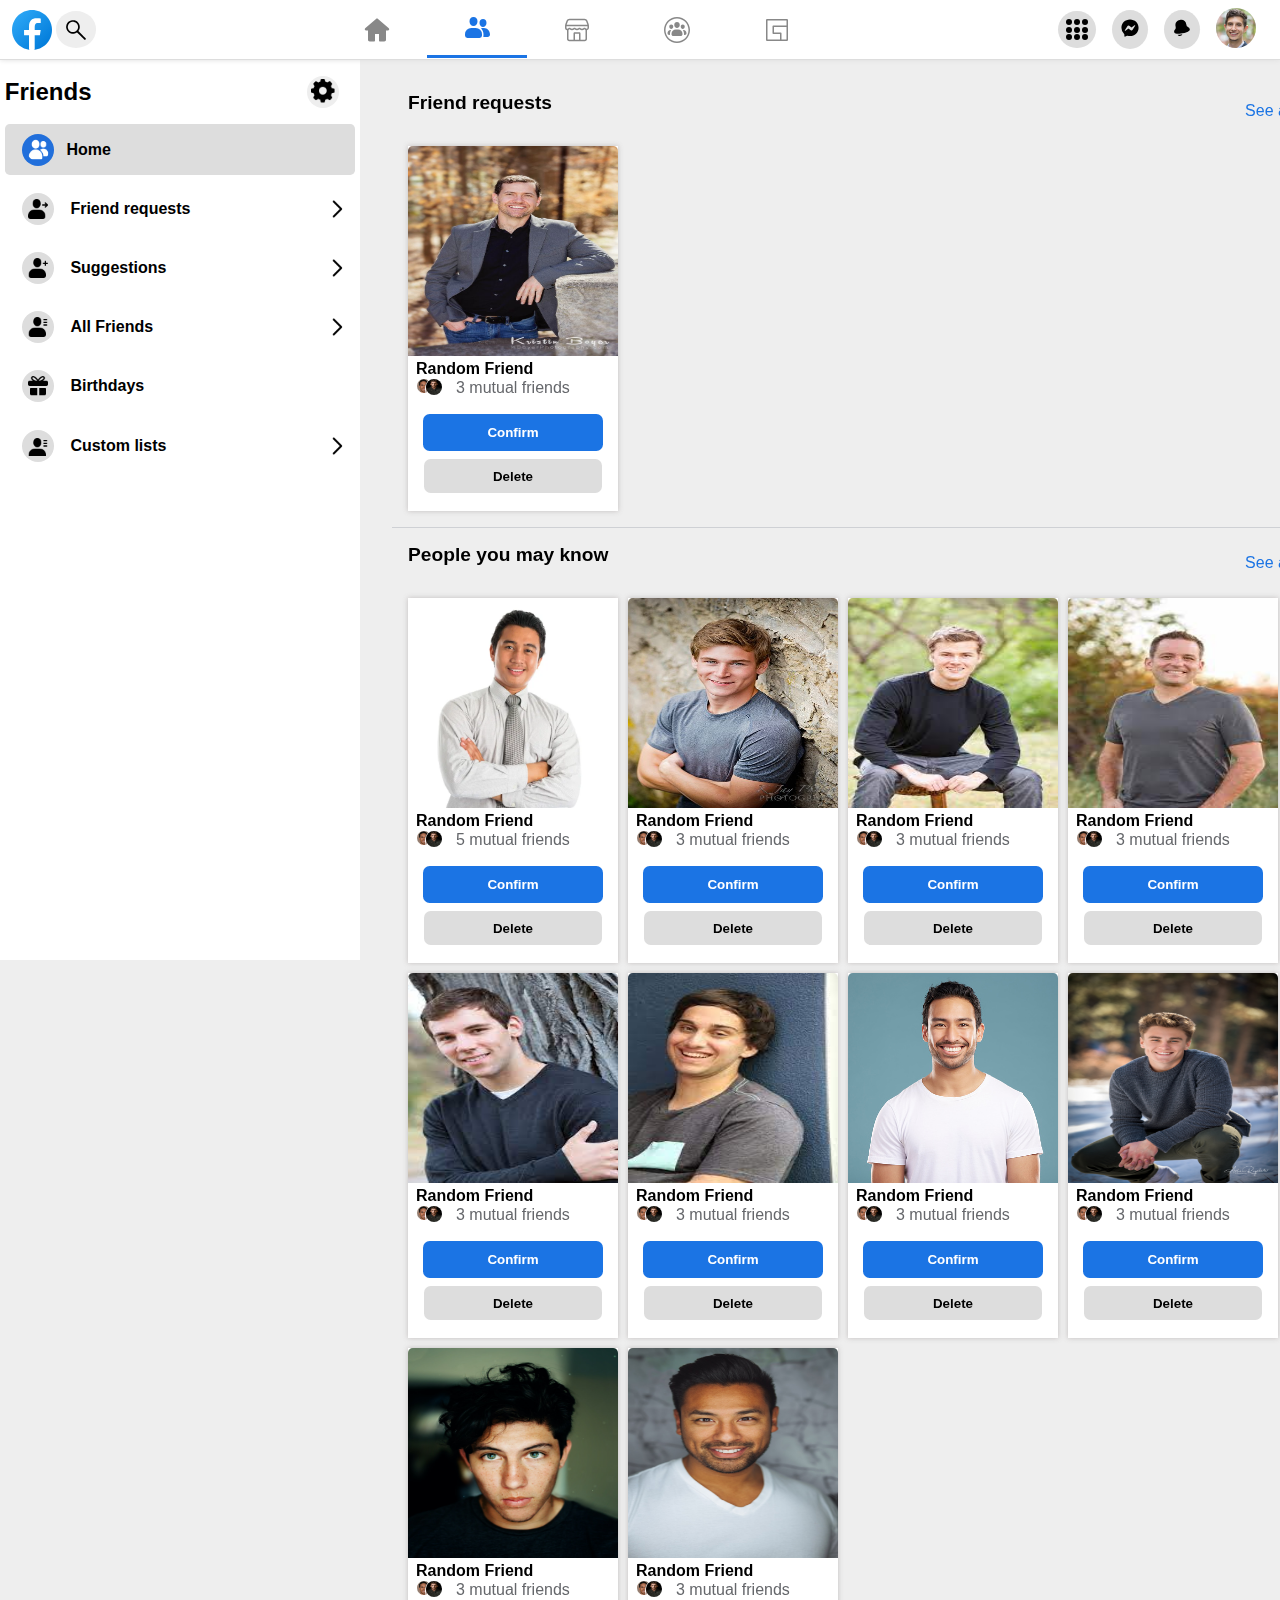
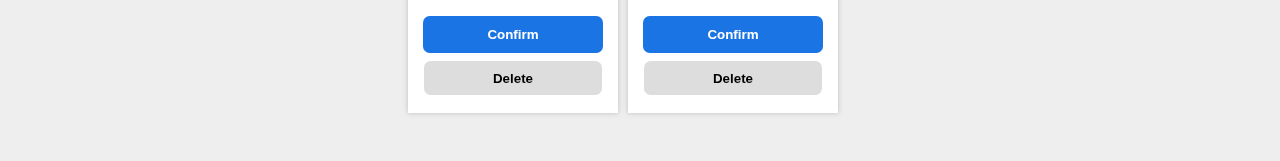
==== commit aa1a539f: "media queries added" ====
--- a/friends.html
+++ b/friends.html
@@ -38,7 +38,7 @@
           </svg>
   
           <div class="search">
-            <input  type="text" placeholder="Search Facebook">
+            <input  type="text">
           </div>
   
           <div class="more nav-btn">
--- a/friends.css
+++ b/friends.css
@@ -112,17 +112,15 @@
 
 .search-section input {
   background: url(./images/navbar/search-icon.svg) no-repeat;
-  background-position: left 5% center;
-  background-size: 10px;
+  background-position: left 50% center;
+  background-size: 20px;
+  width: 40px;
+  padding: 0.8em;
   outline: none;
   border: none;
   resize: none;
   background-color: #eee;
-  width: 120%;
-  overflow: hidden;
-  padding: 0.8rem;
-  padding-left: 2rem;
-  border-radius: 1000000000000px;
+  border-radius: 50%;
 }
 .friends-section-list {
   position: fixed;
@@ -427,3 +425,40 @@
   justify-content: space-between;
   align-items: center;
 }
+
+@media (max-width: 1450px) {
+  .grid-container-friend-requests,
+  .grid-container-you-may-know {
+    grid-template-columns: repeat(4, 210px);
+  }
+}
+
+@media (max-width: 1250px) {
+  .grid-container-friend-requests,
+  .grid-container-you-may-know {
+    grid-template-columns: repeat(3, 210px);
+  }
+}
+
+@media (max-width: 1050px) {
+  .grid-container-friend-requests,
+  .grid-container-you-may-know {
+    grid-template-columns: repeat(2, 210px);
+  }
+}
+
+@media (max-width: 850px) {
+  .grid-container-friend-requests,
+  .grid-container-you-may-know,
+  .friend-requests-header {
+    display: none;
+  }
+
+  .navigation-section {
+    display: none;
+  }
+
+  .more {
+    display: block;
+  }
+}
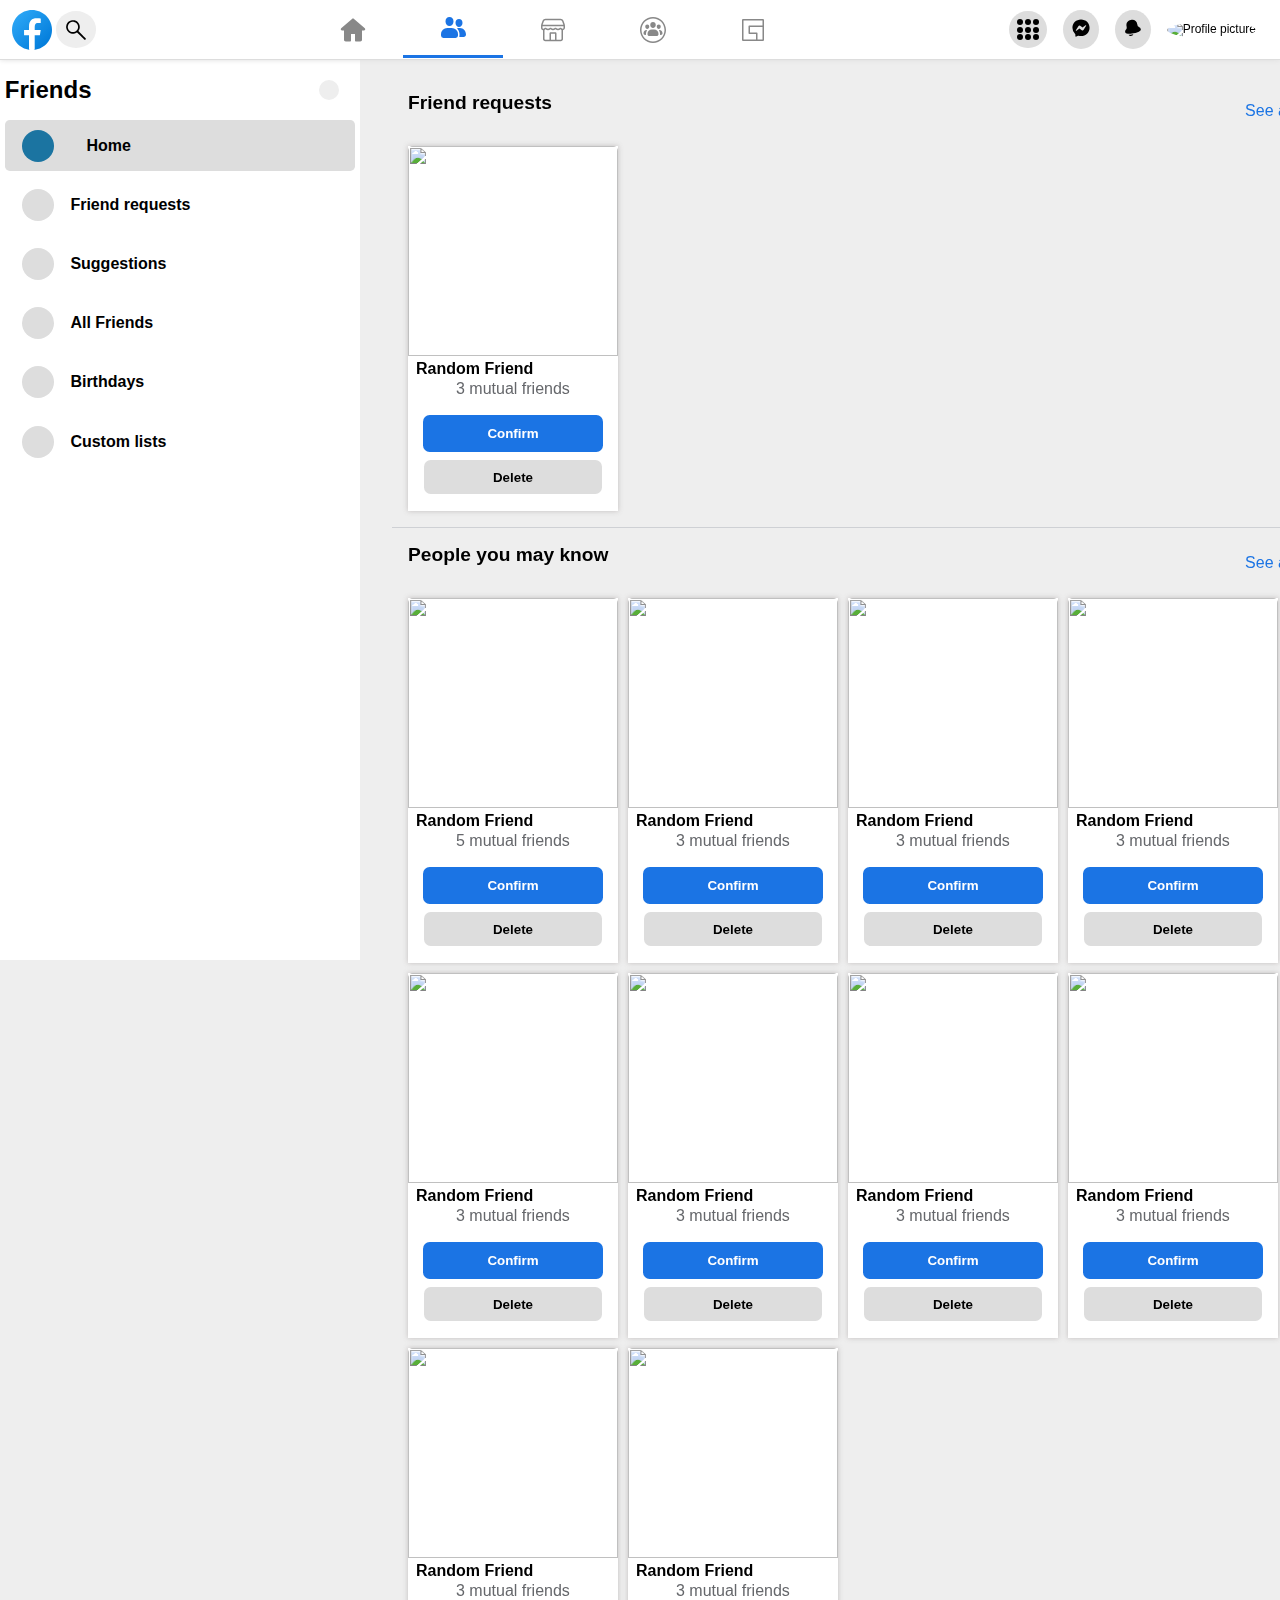
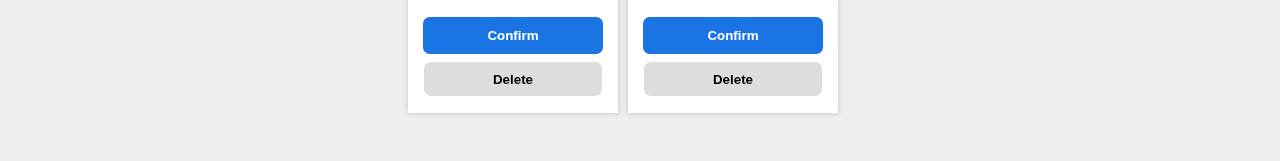
==== commit cbbaba54: "main page and friends page images changed to the links instead of pngs" ====
--- a/friends.html
+++ b/friends.html
@@ -49,50 +49,60 @@
         </div>
   
         <div class="nav navigation-section flex-row-spaced">
-          <div class="nav-btn home flex-row-centered">
-            <svg
-              class="a8c37x1j ms05siws l3qrxjdp b7h9ocf4 g28tu32o"
-              fill="currentColor"
-              height="28"
-              width="28"
-            >
-              <path
-                d="m25.825 12.29-.004-.004-10.794-9.349c-.275-.262-.635-.41-1.038-.416-.381.006-.741.154-.988.391L2.175 12.29c-.419.368-.546.955-.307 1.469.211.456.699.72 1.201.72H5v9.25c0 .966.784 1.75 1.75 1.75H11c.552 0 1-.448 1-1v-6.17c0-.183.148-.33.33-.33h3.34c.182 0 .33.147.33.33v6.17c0 .552.448 1 1 1h4.25c.967 0 1.75-.784 1.75-1.75v-9.25h1.931c.502 0 .99-.264 1.201-.72.239-.514.112-1.101-.307-1.469"
-              />
-            </svg>
-          </div>
+          <a href="index.html">
+            <div class="nav-btn home flex-row-centered">
+              <svg
+                class="a8c37x1j ms05siws l3qrxjdp b7h9ocf4 g28tu32o"
+                fill="currentColor"
+                height="28"
+                width="28"
+              >
+                <path
+                  d="m25.825 12.29-.004-.004-10.794-9.349c-.275-.262-.635-.41-1.038-.416-.381.006-.741.154-.988.391L2.175 12.29c-.419.368-.546.955-.307 1.469.211.456.699.72 1.201.72H5v9.25c0 .966.784 1.75 1.75 1.75H11c.552 0 1-.448 1-1v-6.17c0-.183.148-.33.33-.33h3.34c.182 0 .33.147.33.33v6.17c0 .552.448 1 1 1h4.25c.967 0 1.75-.784 1.75-1.75v-9.25h1.931c.502 0 .99-.264 1.201-.72.239-.514.112-1.101-.307-1.469"
+                />
+              </svg>
+            </div>
+          </a>
+
           <div class="nav-btn friends flex-row-centered">
             <svg viewBox="0 0 28 28" class="b6ax4al1 m4pnbp5e somyomsx ahndzqod p9vk499z" fill="currentColor" height="28" width="28"><path d="M20.34 22.428c.077-.455.16-1.181.16-2.18 0-1.998-.84-3.981-2.12-5.41-.292-.326-.077-.838.36-.838h2.205C24.284 14 27 16.91 27 20.489c0 1.385-1.066 2.51-2.378 2.51h-3.786a.496.496 0 01-.495-.571zM20 13c-1.93 0-3.5-1.794-3.5-4 0-2.467 1.341-4 3.5-4s3.5 1.533 3.5 4c0 2.206-1.57 4-3.5 4zm-9.5-1c-2.206 0-4-2.019-4-4.5 0-2.818 1.495-4.5 4-4.5s4 1.682 4 4.5c0 2.481-1.794 4.5-4 4.5zm2.251 2A6.256 6.256 0 0119 20.249v1.313A2.44 2.44 0 0116.563 24H4.438A2.44 2.44 0 012 21.562v-1.313A6.256 6.256 0 018.249 14h4.502z"></path></svg>
           </div>
         
-          <div class="nav-btn marketplace flex-row-centered">
-            <svg
-              class="a8c37x1j ms05siws l3qrxjdp b7h9ocf4 py1f6qlh"
-              fill="currentColor"
-              height="28"
-              width="28"
-            >
-              <path
-                d="M17.5 23.75h4.25c.414 0 .75-.336.75-.75v-9h.031c-.167-.083-.325-.185-.47-.306l-.401-.335c-.093-.076-.227-.076-.32.001l-.164.137c-.585.486-1.321.753-2.081.753h-.226c-.755 0-1.487-.263-2.069-.744l-.184-.152c-.093-.076-.226-.076-.318 0l-.185.153c-.583.48-1.315.743-2.069.743h-.137c-.745 0-1.468-.256-2.046-.725l-.216-.175c-.093-.075-.226-.074-.317.002l-.173.145c-.585.487-1.321.753-2.081.753h-.178c-.753 0-1.482-.261-2.064-.739l-.194-.16c-.093-.076-.225-.076-.318 0l-.471.388c-.123.101-.257.189-.397.261H5.5v9c0 .414.336.75.75.75h4.25V17.5c0-.69.56-1.25 1.25-1.25h4.5c.69 0 1.25.56 1.25 1.25v6.25Zm-13.827-15h20.654c-.027-.09-.056-.179-.089-.267l-1.151-3.128c-.264-.667-.909-1.105-1.626-1.105H6.54c-.718 0-1.363.438-1.621 1.088L3.762 8.483c-.033.088-.062.177-.089.267Zm20.827 1.5h-21V12c0 .414.336.75.75.75h.171c.174 0 .342-.06.476-.17l.471-.387c.645-.531 1.577-.531 2.222 0l.194.159c.313.257.706.398 1.112.398h.178c.409 0 .806-.143 1.12-.405l.174-.145c.642-.535 1.573-.541 2.221-.015l.216.174c.312.253.701.391 1.102.391h.137c.406 0 .8-.142 1.114-.4l.185-.153c.646-.534 1.581-.534 2.228 0l.184.153c.313.258.707.4 1.114.4h.226c.409 0 .806-.144 1.121-.406l.164-.136c.648-.542 1.592-.542 2.24-.001l.402.335c.161.134.365.208.576.208.499 0 .902-.403.902-.9v-1.6Zm-.5 3.967V23c0 1.243-1.007 2.25-2.25 2.25H6.25C5.007 25.25 4 24.243 4 23v-8.764C2.875 14.112 2 13.158 2 12V9.951c0-.679.12-1.351.354-1.987l1.164-3.162C4.01 3.563 5.207 2.75 6.54 2.75h14.921c1.332 0 2.529.813 3.027 2.069l1.158 3.145C25.88 8.6 26 9.272 26 9.951v1.899c0 1.189-.865 2.176-2 2.367Zm-8 9.533v-6h-4v6h4Z"
-              />
-            </svg>
-          </div>
-          <div class="nav-btn watch flex-row-centered">
-            <svg viewBox="0 0 28 28" class="b6ax4al1 m4pnbp5e somyomsx ahndzqod gnhxmgs4" fill="currentColor" height="28" width="28"><path d="M25.5 14C25.5 7.649 20.351 2.5 14 2.5 7.649 2.5 2.5 7.649 2.5 14 2.5 20.351 7.649 25.5 14 25.5 20.351 25.5 25.5 20.351 25.5 14ZM27 14C27 21.18 21.18 27 14 27 6.82 27 1 21.18 1 14 1 6.82 6.82 1 14 1 21.18 1 27 6.82 27 14ZM7.479 14 7.631 14C7.933 14 8.102 14.338 7.934 14.591 7.334 15.491 6.983 16.568 6.983 17.724L6.983 18.221C6.983 18.342 6.99 18.461 7.004 18.578 7.03 18.802 6.862 19 6.637 19L6.123 19C5.228 19 4.5 18.25 4.5 17.327 4.5 15.492 5.727 14 7.479 14ZM20.521 14C22.274 14 23.5 15.492 23.5 17.327 23.5 18.25 22.772 19 21.878 19L21.364 19C21.139 19 20.97 18.802 20.997 18.578 21.01 18.461 21.017 18.342 21.017 18.221L21.017 17.724C21.017 16.568 20.667 15.491 20.067 14.591 19.899 14.338 20.067 14 20.369 14L20.521 14ZM8.25 13C7.147 13 6.25 11.991 6.25 10.75 6.25 9.384 7.035 8.5 8.25 8.5 9.465 8.5 10.25 9.384 10.25 10.75 10.25 11.991 9.353 13 8.25 13ZM19.75 13C18.647 13 17.75 11.991 17.75 10.75 17.75 9.384 18.535 8.5 19.75 8.5 20.965 8.5 21.75 9.384 21.75 10.75 21.75 11.991 20.853 13 19.75 13ZM15.172 13.5C17.558 13.5 19.5 15.395 19.5 17.724L19.5 18.221C19.5 19.202 18.683 20 17.677 20L10.323 20C9.317 20 8.5 19.202 8.5 18.221L8.5 17.724C8.5 15.395 10.441 13.5 12.828 13.5L15.172 13.5ZM16.75 9C16.75 10.655 15.517 12 14 12 12.484 12 11.25 10.655 11.25 9 11.25 7.15 12.304 6 14 6 15.697 6 16.75 7.15 16.75 9Z"></path></svg>
-          </div>
+          <a href="marketplace.html">
+            <div class="nav-btn marketplace flex-row-centered">
+              <svg
+                class="a8c37x1j ms05siws l3qrxjdp b7h9ocf4 py1f6qlh"
+                fill="currentColor"
+                height="28"
+                width="28"
+              >
+                <path
+                  d="M17.5 23.75h4.25c.414 0 .75-.336.75-.75v-9h.031c-.167-.083-.325-.185-.47-.306l-.401-.335c-.093-.076-.227-.076-.32.001l-.164.137c-.585.486-1.321.753-2.081.753h-.226c-.755 0-1.487-.263-2.069-.744l-.184-.152c-.093-.076-.226-.076-.318 0l-.185.153c-.583.48-1.315.743-2.069.743h-.137c-.745 0-1.468-.256-2.046-.725l-.216-.175c-.093-.075-.226-.074-.317.002l-.173.145c-.585.487-1.321.753-2.081.753h-.178c-.753 0-1.482-.261-2.064-.739l-.194-.16c-.093-.076-.225-.076-.318 0l-.471.388c-.123.101-.257.189-.397.261H5.5v9c0 .414.336.75.75.75h4.25V17.5c0-.69.56-1.25 1.25-1.25h4.5c.69 0 1.25.56 1.25 1.25v6.25Zm-13.827-15h20.654c-.027-.09-.056-.179-.089-.267l-1.151-3.128c-.264-.667-.909-1.105-1.626-1.105H6.54c-.718 0-1.363.438-1.621 1.088L3.762 8.483c-.033.088-.062.177-.089.267Zm20.827 1.5h-21V12c0 .414.336.75.75.75h.171c.174 0 .342-.06.476-.17l.471-.387c.645-.531 1.577-.531 2.222 0l.194.159c.313.257.706.398 1.112.398h.178c.409 0 .806-.143 1.12-.405l.174-.145c.642-.535 1.573-.541 2.221-.015l.216.174c.312.253.701.391 1.102.391h.137c.406 0 .8-.142 1.114-.4l.185-.153c.646-.534 1.581-.534 2.228 0l.184.153c.313.258.707.4 1.114.4h.226c.409 0 .806-.144 1.121-.406l.164-.136c.648-.542 1.592-.542 2.24-.001l.402.335c.161.134.365.208.576.208.499 0 .902-.403.902-.9v-1.6Zm-.5 3.967V23c0 1.243-1.007 2.25-2.25 2.25H6.25C5.007 25.25 4 24.243 4 23v-8.764C2.875 14.112 2 13.158 2 12V9.951c0-.679.12-1.351.354-1.987l1.164-3.162C4.01 3.563 5.207 2.75 6.54 2.75h14.921c1.332 0 2.529.813 3.027 2.069l1.158 3.145C25.88 8.6 26 9.272 26 9.951v1.899c0 1.189-.865 2.176-2 2.367Zm-8 9.533v-6h-4v6h4Z"
+                />
+              </svg>
+            </div>
+          </a>
 
-          <div class="nav-btn gaming flex-row-centered">
-            <svg
-              class="a8c37x1j ms05siws l3qrxjdp b7h9ocf4 py1f6qlh"
-              fill="currentColor"
-              height="28"
-              width="28"
-            >
-              <path
-                d="M23.5 9.5H10.25a.75.75 0 0 0-.75.75v7c0 .414.336.75.75.75H17v5.5H4.5v-19h19v5zm0 14h-5v-6.25a.75.75 0 0 0-.75-.75H11V11h12.5v12.5zm1.5.25V4.25C25 3.561 24.439 3 23.75 3H4.25C3.561 3 3 3.561 3 4.25v19.5c0 .689.561 1.25 1.25 1.25h19.5c.689 0 1.25-.561 1.25-1.25z"
-              />
-            </svg>
-          </div>
+          <a href="groups.html">
+            <div class="nav-btn watch flex-row-centered">
+              <svg viewBox="0 0 28 28" class="b6ax4al1 m4pnbp5e somyomsx ahndzqod gnhxmgs4" fill="currentColor" height="28" width="28"><path d="M25.5 14C25.5 7.649 20.351 2.5 14 2.5 7.649 2.5 2.5 7.649 2.5 14 2.5 20.351 7.649 25.5 14 25.5 20.351 25.5 25.5 20.351 25.5 14ZM27 14C27 21.18 21.18 27 14 27 6.82 27 1 21.18 1 14 1 6.82 6.82 1 14 1 21.18 1 27 6.82 27 14ZM7.479 14 7.631 14C7.933 14 8.102 14.338 7.934 14.591 7.334 15.491 6.983 16.568 6.983 17.724L6.983 18.221C6.983 18.342 6.99 18.461 7.004 18.578 7.03 18.802 6.862 19 6.637 19L6.123 19C5.228 19 4.5 18.25 4.5 17.327 4.5 15.492 5.727 14 7.479 14ZM20.521 14C22.274 14 23.5 15.492 23.5 17.327 23.5 18.25 22.772 19 21.878 19L21.364 19C21.139 19 20.97 18.802 20.997 18.578 21.01 18.461 21.017 18.342 21.017 18.221L21.017 17.724C21.017 16.568 20.667 15.491 20.067 14.591 19.899 14.338 20.067 14 20.369 14L20.521 14ZM8.25 13C7.147 13 6.25 11.991 6.25 10.75 6.25 9.384 7.035 8.5 8.25 8.5 9.465 8.5 10.25 9.384 10.25 10.75 10.25 11.991 9.353 13 8.25 13ZM19.75 13C18.647 13 17.75 11.991 17.75 10.75 17.75 9.384 18.535 8.5 19.75 8.5 20.965 8.5 21.75 9.384 21.75 10.75 21.75 11.991 20.853 13 19.75 13ZM15.172 13.5C17.558 13.5 19.5 15.395 19.5 17.724L19.5 18.221C19.5 19.202 18.683 20 17.677 20L10.323 20C9.317 20 8.5 19.202 8.5 18.221L8.5 17.724C8.5 15.395 10.441 13.5 12.828 13.5L15.172 13.5ZM16.75 9C16.75 10.655 15.517 12 14 12 12.484 12 11.25 10.655 11.25 9 11.25 7.15 12.304 6 14 6 15.697 6 16.75 7.15 16.75 9Z"></path></svg>
+            </div>
+          </a>
+
+          <a href="gaming.html">
+            <div class="nav-btn gaming flex-row-centered">
+              <svg
+                class="a8c37x1j ms05siws l3qrxjdp b7h9ocf4 py1f6qlh"
+                fill="currentColor"
+                height="28"
+                width="28"
+              >
+                <path
+                  d="M23.5 9.5H10.25a.75.75 0 0 0-.75.75v7c0 .414.336.75.75.75H17v5.5H4.5v-19h19v5zm0 14h-5v-6.25a.75.75 0 0 0-.75-.75H11V11h12.5v12.5zm1.5.25V4.25C25 3.561 24.439 3 23.75 3H4.25C3.561 3 3 3.561 3 4.25v19.5c0 .689.561 1.25 1.25 1.25h19.5c.689 0 1.25-.561 1.25-1.25z"
+                />
+              </svg>
+            </div>
+          </a>
         </div>
   
         <div class="nav  flex-row-centered">
@@ -121,7 +131,7 @@
             </svg>
         </div>
         <div class=" profile-btn">
-          <img class="navbar-profile-picture" src="./images/profile-picture/avatar_hu8d30e29128cae2b0d49276543cea6665_24055_250x250_fill_q90_lanczos_center.jpg" alt="Profile picture">
+          <img class="navbar-profile-picture" src="https://images.unsplash.com/photo-1596075780750-81249df16d19?ixlib=rb-1.2.1&ixid=MnwxMjA3fDB8MHxwaG90by1wYWdlfHx8fGVufDB8fHx8&auto=format&fit=crop&w=387&q=80" alt="Profile picture">
         </div>
       </div>
     </header>
@@ -135,7 +145,7 @@
             <div class="list-element home selected">
                 <div class="list-element-container">
                     <div class="home-logo">
-                      <img src="./friends-images/icons8-social-64.png"/>
+                      <div class="home-logo-icon"></div>
                     </div>
                   </div>
                   <div class="text-container">
@@ -209,16 +219,16 @@
       <div class="grid-container-friend-requests">
         <div class="grid-item-requests">
           <div class="profile-img-container">
-            <img src="./friends-images/requested-friend-profile-photos/bf792ef87653696a85de03ac248856b3.jpg">
-          </div>
-          <div class="profile-name">Random Friend</div>
-          <div class="mutual-friends">
-            <div class="mutual-friends-profile-photos">
-              <div class="img-container">
-                <img src="./images/profile-picture/20.jpg" >
-              </div>
-              <div class="img-cotainer second-img">
-                <img  src="./images/profile-picture/photo-1506794778202-cad84cf45f1d.jpg">
+            <img src="https://images.unsplash.com/photo-1521567097888-2c5fc40a8660?ixlib=rb-1.2.1&ixid=MnwxMjA3fDB8MHxwaG90by1wYWdlfHx8fGVufDB8fHx8&auto=format&fit=crop&w=387&q=80">
+          </div>
+          <div class="profile-name">Random Friend</div>
+          <div class="mutual-friends">
+            <div class="mutual-friends-profile-photos">
+              <div class="img-container">
+                <img src="https://images.unsplash.com/photo-1623083593166-c9fe77371021?ixlib=rb-1.2.1&ixid=MnwxMjA3fDB8MHxwaG90by1wYWdlfHx8fGVufDB8fHx8&auto=format&fit=crop&w=387&q=80" >
+              </div>
+              <div class="img-cotainer second-img">
+                <img  src="https://images.unsplash.com/photo-1524290266577-e90173d9072a?ixlib=rb-1.2.1&ixid=MnwxMjA3fDB8MHxwaG90by1wYWdlfHx8fGVufDB8fHx8&auto=format&fit=crop&w=326&q=80">
               </div>
             </div>
               <div class="mutual-friends-counter">3 mutual friends</div>
@@ -242,16 +252,16 @@
       <div class="grid-container-you-may-know">
         <div class="grid-item-requests">
           <div class="profile-img-container">
-            <img src="./friends-images/requested-friend-profile-photos/depositphotos_48146377-stock-photo-asian-male-smiling.jpg">
-          </div>
-          <div class="profile-name">Random Friend</div>
-          <div class="mutual-friends">
-            <div class="mutual-friends-profile-photos">
-              <div class="img-container">
-                <img src="./images/profile-picture/20.jpg" >
-              </div>
-              <div class="img-cotainer second-img">
-                <img  src="./images/profile-picture/photo-1506794778202-cad84cf45f1d.jpg">
+            <img src="https://images.unsplash.com/photo-1556474835-b0f3ac40d4d1?ixlib=rb-1.2.1&ixid=MnwxMjA3fDB8MHxwaG90by1wYWdlfHx8fGVufDB8fHx8&auto=format&fit=crop&w=1170&q=80">
+          </div>
+          <div class="profile-name">Random Friend</div>
+          <div class="mutual-friends">
+            <div class="mutual-friends-profile-photos">
+              <div class="img-container">
+                <img src="https://images.unsplash.com/photo-1494302377477-915db5a8e609?ixlib=rb-1.2.1&ixid=MnwxMjA3fDB8MHxwaG90by1wYWdlfHx8fGVufDB8fHx8&auto=format&fit=crop&w=387&q=80" >
+              </div>
+              <div class="img-cotainer second-img">
+                <img  src="https://images.unsplash.com/photo-1509305717900-84f40e786d82?ixlib=rb-1.2.1&ixid=MnwxMjA3fDB8MHxwaG90by1wYWdlfHx8fGVufDB8fHx8&auto=format&fit=crop&w=468&q=80">
               </div>
             </div>
               <div class="mutual-friends-counter">5 mutual friends</div>
@@ -267,207 +277,207 @@
         </div>
         <div class="grid-item-requests">
           <div class="profile-img-container">
-            <img src="./friends-images/requested-friend-profile-photos/ce7546785b79161fbd603fafb9b2ef21.jpg">
-          </div>
-          <div class="profile-name">Random Friend</div>
-          <div class="mutual-friends">
-            <div class="mutual-friends-profile-photos">
-              <div class="img-container">
-                <img src="./images/profile-picture/20.jpg" >
-              </div>
-              <div class="img-cotainer second-img">
-                <img  src="./images/profile-picture/photo-1506794778202-cad84cf45f1d.jpg">
-              </div>
-            </div>
-              <div class="mutual-friends-counter">3 mutual friends</div>
-            </div>
-          <div class="buttons-container">
-            <div class="btn confirm">
-              <button>Confirm</button>
-            </div>
-            <div class="btn delete">
-              <button>Delete</button>
-            </div>
-          </div>
-        </div>
-        <div class="grid-item-requests">
-          <div class="profile-img-container">
-            <img src="./friends-images/requested-friend-profile-photos/images (1).jpg">
-          </div>
-          <div class="profile-name">Random Friend</div>
-          <div class="mutual-friends">
-            <div class="mutual-friends-profile-photos">
-              <div class="img-container">
-                <img src="./images/profile-picture/20.jpg" >
-              </div>
-              <div class="img-cotainer second-img">
-                <img  src="./images/profile-picture/photo-1506794778202-cad84cf45f1d.jpg">
-              </div>
-            </div>
-              <div class="mutual-friends-counter">3 mutual friends</div>
-            </div>
-          <div class="buttons-container">
-            <div class="btn confirm">
-              <button>Confirm</button>
-            </div>
-            <div class="btn delete">
-              <button>Delete</button>
-            </div>
-          </div>
-        </div>
-        <div class="grid-item-requests">
-          <div class="profile-img-container">
-            <img src="./friends-images/requested-friend-profile-photos/images (2).jpg">
-          </div>
-          <div class="profile-name">Random Friend</div>
-          <div class="mutual-friends">
-            <div class="mutual-friends-profile-photos">
-              <div class="img-container">
-                <img src="./images/profile-picture/20.jpg" >
-              </div>
-              <div class="img-cotainer second-img">
-                <img  src="./images/profile-picture/photo-1506794778202-cad84cf45f1d.jpg">
-              </div>
-            </div>
-              <div class="mutual-friends-counter">3 mutual friends</div>
-            </div>
-          <div class="buttons-container">
-            <div class="btn confirm">
-              <button>Confirm</button>
-            </div>
-            <div class="btn delete">
-              <button>Delete</button>
-            </div>
-          </div>
-        </div>
-        <div class="grid-item-requests">
-          <div class="profile-img-container">
-            <img src="./friends-images/requested-friend-profile-photos/images (3).jpg">
-          </div>
-          <div class="profile-name">Random Friend</div>
-          <div class="mutual-friends">
-            <div class="mutual-friends-profile-photos">
-              <div class="img-container">
-                <img src="./images/profile-picture/20.jpg" >
-              </div>
-              <div class="img-cotainer second-img">
-                <img  src="./images/profile-picture/photo-1506794778202-cad84cf45f1d.jpg">
-              </div>
-            </div>
-              <div class="mutual-friends-counter">3 mutual friends</div>
-            </div>
-          <div class="buttons-container">
-            <div class="btn confirm">
-              <button>Confirm</button>
-            </div>
-            <div class="btn delete">
-              <button>Delete</button>
-            </div>
-          </div>
-        </div>
-        <div class="grid-item-requests">
-          <div class="profile-img-container">
-            <img src="./friends-images/requested-friend-profile-photos/images.jpg">
-          </div>
-          <div class="profile-name">Random Friend</div>
-          <div class="mutual-friends">
-            <div class="mutual-friends-profile-photos">
-              <div class="img-container">
-                <img src="./images/profile-picture/20.jpg" >
-              </div>
-              <div class="img-cotainer second-img">
-                <img  src="./images/profile-picture/photo-1506794778202-cad84cf45f1d.jpg">
-              </div>
-            </div>
-              <div class="mutual-friends-counter">3 mutual friends</div>
-            </div>
-          <div class="buttons-container">
-            <div class="btn confirm">
-              <button>Confirm</button>
-            </div>
-            <div class="btn delete">
-              <button>Delete</button>
-            </div>
-          </div>
-        </div>
-        <div class="grid-item-requests">
-          <div class="profile-img-container">
-            <img src="./friends-images/requested-friend-profile-photos/istockphoto-1399366111-170667a.jpg">
-          </div>
-          <div class="profile-name">Random Friend</div>
-          <div class="mutual-friends">
-            <div class="mutual-friends-profile-photos">
-              <div class="img-container">
-                <img src="./images/profile-picture/20.jpg" >
-              </div>
-              <div class="img-cotainer second-img">
-                <img  src="./images/profile-picture/photo-1506794778202-cad84cf45f1d.jpg">
-              </div>
-            </div>
-              <div class="mutual-friends-counter">3 mutual friends</div>
-            </div>
-          <div class="buttons-container">
-            <div class="btn confirm">
-              <button>Confirm</button>
-            </div>
-            <div class="btn delete">
-              <button>Delete</button>
-            </div>
-          </div>
-        </div>
-        <div class="grid-item-requests">
-          <div class="profile-img-container">
-            <img src="./friends-images/requested-friend-profile-photos/b29f2b4c8c421e367d5e0dc7586b4034.png">
-          </div>
-          <div class="profile-name">Random Friend</div>
-          <div class="mutual-friends">
-            <div class="mutual-friends-profile-photos">
-              <div class="img-container">
-                <img src="./images/profile-picture/20.jpg" >
-              </div>
-              <div class="img-cotainer second-img">
-                <img  src="./images/profile-picture/photo-1506794778202-cad84cf45f1d.jpg">
-              </div>
-            </div>
-              <div class="mutual-friends-counter">3 mutual friends</div>
-            </div>
-          <div class="buttons-container">
-            <div class="btn confirm">
-              <button>Confirm</button>
-            </div>
-            <div class="btn delete">
-              <button>Delete</button>
-            </div>
-          </div>
-        </div>
-        <div class="grid-item-requests">
-          <div class="profile-img-container">
-            <img src="./friends-images/requested-friend-profile-photos/photo-1499996860823-5214fcc65f8f.jpg">
-          </div>
-          <div class="profile-name">Random Friend</div>
-          <div class="mutual-friends">
-            <div class="mutual-friends-profile-photos">
-              <div class="img-container">
-                <img src="./images/profile-picture/20.jpg" >
-              </div>
-              <div class="img-cotainer second-img">
-                <img  src="./images/profile-picture/photo-1506794778202-cad84cf45f1d.jpg">
-              </div>
-            </div>
-              <div class="mutual-friends-counter">3 mutual friends</div>
-            </div>
-          <div class="buttons-container">
-            <div class="btn confirm">
-              <button>Confirm</button>
-            </div>
-            <div class="btn delete">
-              <button>Delete</button>
-            </div>
-          </div>
-        </div>
-        <div class="grid-item-requests">
-          <div class="profile-img-container">
-            <img src="./friends-images/requested-friend-profile-photos/photo-1507003211169-0a1dd7228f2d.jpg">
+            <img src="https://images.unsplash.com/photo-1552699611-e2c208d5d9cf?ixlib=rb-1.2.1&ixid=MnwxMjA3fDB8MHxwaG90by1wYWdlfHx8fGVufDB8fHx8&auto=format&fit=crop&w=508&q=80">
+          </div>
+          <div class="profile-name">Random Friend</div>
+          <div class="mutual-friends">
+            <div class="mutual-friends-profile-photos">
+              <div class="img-container">
+                <img src="https://images.unsplash.com/photo-1601574465779-76d6dbb88557?ixlib=rb-1.2.1&ixid=MnwxMjA3fDB8MHxwaG90by1wYWdlfHx8fGVufDB8fHx8&auto=format&fit=crop&w=464&q=80" >
+              </div>
+              <div class="img-cotainer second-img">
+                <img  src="https://images.unsplash.com/photo-1568927198336-e9ae04365910?ixlib=rb-1.2.1&ixid=MnwxMjA3fDB8MHxwaG90by1wYWdlfHx8fGVufDB8fHx8&auto=format&fit=crop&w=1887&q=80">
+              </div>
+            </div>
+              <div class="mutual-friends-counter">3 mutual friends</div>
+            </div>
+          <div class="buttons-container">
+            <div class="btn confirm">
+              <button>Confirm</button>
+            </div>
+            <div class="btn delete">
+              <button>Delete</button>
+            </div>
+          </div>
+        </div>
+        <div class="grid-item-requests">
+          <div class="profile-img-container">
+            <img src="https://images.unsplash.com/flagged/photo-1595514191830-3e96a518989b?ixlib=rb-1.2.1&ixid=MnwxMjA3fDB8MHxwaG90by1wYWdlfHx8fGVufDB8fHx8&auto=format&fit=crop&w=387&q=80">
+          </div>
+          <div class="profile-name">Random Friend</div>
+          <div class="mutual-friends">
+            <div class="mutual-friends-profile-photos">
+              <div class="img-container">
+                <img src="https://images.unsplash.com/photo-1489980557514-251d61e3eeb6?ixlib=rb-1.2.1&ixid=MnwxMjA3fDB8MHxwaG90by1wYWdlfHx8fGVufDB8fHx8&auto=format&fit=crop&w=1170&q=80" >
+              </div>
+              <div class="img-cotainer second-img">
+                <img  src="https://images.unsplash.com/photo-1476903930099-d0ddfec9a475?ixlib=rb-1.2.1&ixid=MnwxMjA3fDB8MHxwaG90by1wYWdlfHx8fGVufDB8fHx8&auto=format&fit=crop&w=1074&q=80">
+              </div>
+            </div>
+              <div class="mutual-friends-counter">3 mutual friends</div>
+            </div>
+          <div class="buttons-container">
+            <div class="btn confirm">
+              <button>Confirm</button>
+            </div>
+            <div class="btn delete">
+              <button>Delete</button>
+            </div>
+          </div>
+        </div>
+        <div class="grid-item-requests">
+          <div class="profile-img-container">
+            <img src="https://images.unsplash.com/photo-1524504388940-b1c1722653e1?ixlib=rb-1.2.1&ixid=MnwxMjA3fDB8MHxwaG90by1wYWdlfHx8fGVufDB8fHx8&auto=format&fit=crop&w=387&q=80">
+          </div>
+          <div class="profile-name">Random Friend</div>
+          <div class="mutual-friends">
+            <div class="mutual-friends-profile-photos">
+              <div class="img-container">
+                <img src="https://images.unsplash.com/photo-1535418193292-403b64871181?ixlib=rb-1.2.1&ixid=MnwxMjA3fDB8MHxwaG90by1wYWdlfHx8fGVufDB8fHx8&auto=format&fit=crop&w=385&q=80" >
+              </div>
+              <div class="img-cotainer second-img">
+                <img  src="https://images.unsplash.com/photo-1533469513-03bfed91f496?ixlib=rb-1.2.1&ixid=MnwxMjA3fDB8MHxwaG90by1wYWdlfHx8fGVufDB8fHx8&auto=format&fit=crop&w=387&q=80">
+              </div>
+            </div>
+              <div class="mutual-friends-counter">3 mutual friends</div>
+            </div>
+          <div class="buttons-container">
+            <div class="btn confirm">
+              <button>Confirm</button>
+            </div>
+            <div class="btn delete">
+              <button>Delete</button>
+            </div>
+          </div>
+        </div>
+        <div class="grid-item-requests">
+          <div class="profile-img-container">
+            <img src="https://images.unsplash.com/photo-1507114845806-0347f6150324?ixlib=rb-1.2.1&ixid=MnwxMjA3fDB8MHxwaG90by1wYWdlfHx8fGVufDB8fHx8&auto=format&fit=crop&w=387&q=80">
+          </div>
+          <div class="profile-name">Random Friend</div>
+          <div class="mutual-friends">
+            <div class="mutual-friends-profile-photos">
+              <div class="img-container">
+                <img src="https://images.unsplash.com/photo-1500649297466-74794c70acfc?ixlib=rb-1.2.1&ixid=MnwxMjA3fDB8MHxwaG90by1wYWdlfHx8fGVufDB8fHx8&auto=format&fit=crop&w=1170&q=80" >
+              </div>
+              <div class="img-cotainer second-img">
+                <img  src="https://images.unsplash.com/photo-1456327102063-fb5054efe647?ixlib=rb-1.2.1&ixid=MnwxMjA3fDB8MHxwaG90by1wYWdlfHx8fGVufDB8fHx8&auto=format&fit=crop&w=1170&q=80">
+              </div>
+            </div>
+              <div class="mutual-friends-counter">3 mutual friends</div>
+            </div>
+          <div class="buttons-container">
+            <div class="btn confirm">
+              <button>Confirm</button>
+            </div>
+            <div class="btn delete">
+              <button>Delete</button>
+            </div>
+          </div>
+        </div>
+        <div class="grid-item-requests">
+          <div class="profile-img-container">
+            <img src="https://images.unsplash.com/photo-1545996124-0501ebae84d0?ixlib=rb-1.2.1&ixid=MnwxMjA3fDB8MHxwaG90by1wYWdlfHx8fGVufDB8fHx8&auto=format&fit=crop&w=464&q=80">
+          </div>
+          <div class="profile-name">Random Friend</div>
+          <div class="mutual-friends">
+            <div class="mutual-friends-profile-photos">
+              <div class="img-container">
+                <img src="https://images.unsplash.com/photo-1500648767791-00dcc994a43e?ixlib=rb-1.2.1&ixid=MnwxMjA3fDB8MHxwaG90by1wYWdlfHx8fGVufDB8fHx8&auto=format&fit=crop&w=387&q=80" >
+              </div>
+              <div class="img-cotainer second-img">
+                <img  src="https://images.unsplash.com/photo-1542596768-5d1d21f1cf98?ixlib=rb-1.2.1&ixid=MnwxMjA3fDB8MHxwaG90by1wYWdlfHx8fGVufDB8fHx8&auto=format&fit=crop&w=387&q=80">
+              </div>
+            </div>
+              <div class="mutual-friends-counter">3 mutual friends</div>
+            </div>
+          <div class="buttons-container">
+            <div class="btn confirm">
+              <button>Confirm</button>
+            </div>
+            <div class="btn delete">
+              <button>Delete</button>
+            </div>
+          </div>
+        </div>
+        <div class="grid-item-requests">
+          <div class="profile-img-container">
+            <img src="https://images.unsplash.com/photo-1601288496920-b6154fe3626a?ixlib=rb-1.2.1&ixid=MnwxMjA3fDB8MHxwaG90by1wYWdlfHx8fGVufDB8fHx8&auto=format&fit=crop&w=387&q=80">
+          </div>
+          <div class="profile-name">Random Friend</div>
+          <div class="mutual-friends">
+            <div class="mutual-friends-profile-photos">
+              <div class="img-container">
+                <img src="https://images.unsplash.com/photo-1489980557514-251d61e3eeb6?ixlib=rb-1.2.1&ixid=MnwxMjA3fDB8MHxwaG90by1wYWdlfHx8fGVufDB8fHx8&auto=format&fit=crop&w=1170&q=80" >
+              </div>
+              <div class="img-cotainer second-img">
+                <img  src="https://images.unsplash.com/photo-1522529599102-193c0d76b5b6?ixlib=rb-1.2.1&ixid=MnwxMjA3fDB8MHxwaG90by1wYWdlfHx8fGVufDB8fHx8&auto=format&fit=crop&w=1170&q=80">
+              </div>
+            </div>
+              <div class="mutual-friends-counter">3 mutual friends</div>
+            </div>
+          <div class="buttons-container">
+            <div class="btn confirm">
+              <button>Confirm</button>
+            </div>
+            <div class="btn delete">
+              <button>Delete</button>
+            </div>
+          </div>
+        </div>
+        <div class="grid-item-requests">
+          <div class="profile-img-container">
+            <img src="https://images.unsplash.com/photo-1512485694743-9c9538b4e6e0?ixlib=rb-1.2.1&ixid=MnwxMjA3fDB8MHxwaG90by1wYWdlfHx8fGVufDB8fHx8&auto=format&fit=crop&w=387&q=80">
+          </div>
+          <div class="profile-name">Random Friend</div>
+          <div class="mutual-friends">
+            <div class="mutual-friends-profile-photos">
+              <div class="img-container">
+                <img src="https://images.unsplash.com/photo-1584464001688-4de9c48ca54b?ixlib=rb-1.2.1&ixid=MnwxMjA3fDB8MHxwaG90by1wYWdlfHx8fGVufDB8fHx8&auto=format&fit=crop&w=388&q=80" >
+              </div>
+              <div class="img-cotainer second-img">
+                <img  src="https://images.unsplash.com/photo-1524290266577-e90173d9072a?ixlib=rb-1.2.1&ixid=MnwxMjA3fDB8MHxwaG90by1wYWdlfHx8fGVufDB8fHx8&auto=format&fit=crop&w=326&q=80">
+              </div>
+            </div>
+              <div class="mutual-friends-counter">3 mutual friends</div>
+            </div>
+          <div class="buttons-container">
+            <div class="btn confirm">
+              <button>Confirm</button>
+            </div>
+            <div class="btn delete">
+              <button>Delete</button>
+            </div>
+          </div>
+        </div>
+        <div class="grid-item-requests">
+          <div class="profile-img-container">
+            <img src="https://images.unsplash.com/photo-1508835277982-1c1b0e205603?ixlib=rb-1.2.1&ixid=MnwxMjA3fDB8MHxwaG90by1wYWdlfHx8fGVufDB8fHx8&auto=format&fit=crop&w=387&q=80">
+          </div>
+          <div class="profile-name">Random Friend</div>
+          <div class="mutual-friends">
+            <div class="mutual-friends-profile-photos">
+              <div class="img-container">
+                <img src="https://images.unsplash.com/photo-1506794778202-cad84cf45f1d?ixlib=rb-1.2.1&ixid=MnwxMjA3fDB8MHxwaG90by1wYWdlfHx8fGVufDB8fHx8&auto=format&fit=crop&w=1887&q=80" >
+              </div>
+              <div class="img-cotainer second-img">
+                <img  src="https://images.unsplash.com/photo-1523598455533-144bae6cf56e?ixlib=rb-1.2.1&ixid=MnwxMjA3fDB8MHxwaG90by1wYWdlfHx8fGVufDB8fHx8&auto=format&fit=crop&w=1154&q=80">
+              </div>
+            </div>
+              <div class="mutual-friends-counter">3 mutual friends</div>
+            </div>
+          <div class="buttons-container">
+            <div class="btn confirm">
+              <button>Confirm</button>
+            </div>
+            <div class="btn delete">
+              <button>Delete</button>
+            </div>
+          </div>
+        </div>
+        <div class="grid-item-requests">
+          <div class="profile-img-container">
+            <img src="https://images.unsplash.com/photo-1531908012224-8f8865e79a96?ixlib=rb-1.2.1&ixid=MnwxMjA3fDB8MHxwaG90by1wYWdlfHx8fGVufDB8fHx8&auto=format&fit=crop&w=387&q=80">
           </div>
           <div class="profile-name">Random Friend</div>
           <div class="mutual-friends">
--- a/friends.css
+++ b/friends.css
@@ -152,13 +152,12 @@
 }
 
 .options {
-  background-image: url(./friends-images/yTchWNy_Grf.png);
-  background-repeat: no-repeat;
-  background-position-y: 84.6%;
-  background-position-x: -50%;
-  background-size: 2.5rem;
-  width: 2rem;
-  height: 2rem;
+  background-image: url("https://static.xx.fbcdn.net/rsrc.php/v3/yP/r/XwOHb3iFP5m.png");
+  background-position: -88px -132px;
+  background-size: 190px 204px;
+  background-repeat: no-repeat;
+  width: 20px;
+  height: 20px;
   padding: 0.4rem;
   margin-right: 1rem;
   background-color: #eee;
@@ -239,40 +238,60 @@
 .home-logo {
   display: flex;
   align-items: center;
-  width: 20px;
-  height: 20px;
-}
-
-.home-logo img {
+  background-color: #1b74a1;
+  margin-left: 0.5rem;
+  border-radius: 50%;
   width: 2rem;
   height: 2rem;
-  padding: 0.3rem;
-  background-color: #216fdb;
-  border-radius: 50%;
-  margin-right: 0.5rem;
-  margin-left: 0.5rem;
-}
-
-.friend-requests-logo {
-  background-position-y: -332px;
+  position: relative;
+}
+
+.home-logo-icon {
+  background-image: url("https://static.xx.fbcdn.net/rsrc.php/v3/yP/r/XwOHb3iFP5m.png");
+  background-position: -22px -132px;
+  background-size: 190px 204px;
+  background-repeat: no-repeat;
+  width: 20px;
+  height: 20px;
+
+  position: absolute;
+  left: 50%;
+  top: 50%;
+  transform: translateX(-50%) translateY(-50%);
+  -webkit-filter: invert(100%);
+}
+
+.friend-requests-logo,
+.suggestions-logo,
+.all-friends-logo,
+.custom-lists-logo {
+  background-image: url("https://static.xx.fbcdn.net/rsrc.php/v3/yD/r/NAaRay30Dty.png");
+  background-position: 0px -332px;
+  background-size: 34px 728px;
+  background-repeat: no-repeat;
+  width: 20px;
+  height: 20px;
 }
 
 .suggestions-logo {
-  background-position-y: -244px;
+  background-position: 0px -244px;
 }
 
 .all-friends-logo {
-  background-position-y: -288px;
+  background-position: 0px -288px;
 }
 
 .birthdays-logo {
-  background-image: url(./friends-images/QpjuM78EXww.png);
-  background-size: 34px 644px;
-  background-position-y: -286px;
+  background-image: url("https://static.xx.fbcdn.net/rsrc.php/v3/yR/r/gQOi8KtPYi5.png");
+  background-position: 0px -530px;
+  background-size: 34px 910px;
+  background-repeat: no-repeat;
+  width: 20px;
+  height: 20px;
 }
 
 .custom-lists-logo {
-  background-position-y: -286px;
+  background-position: 0px -288px;
 }
 
 .find-friends-section {
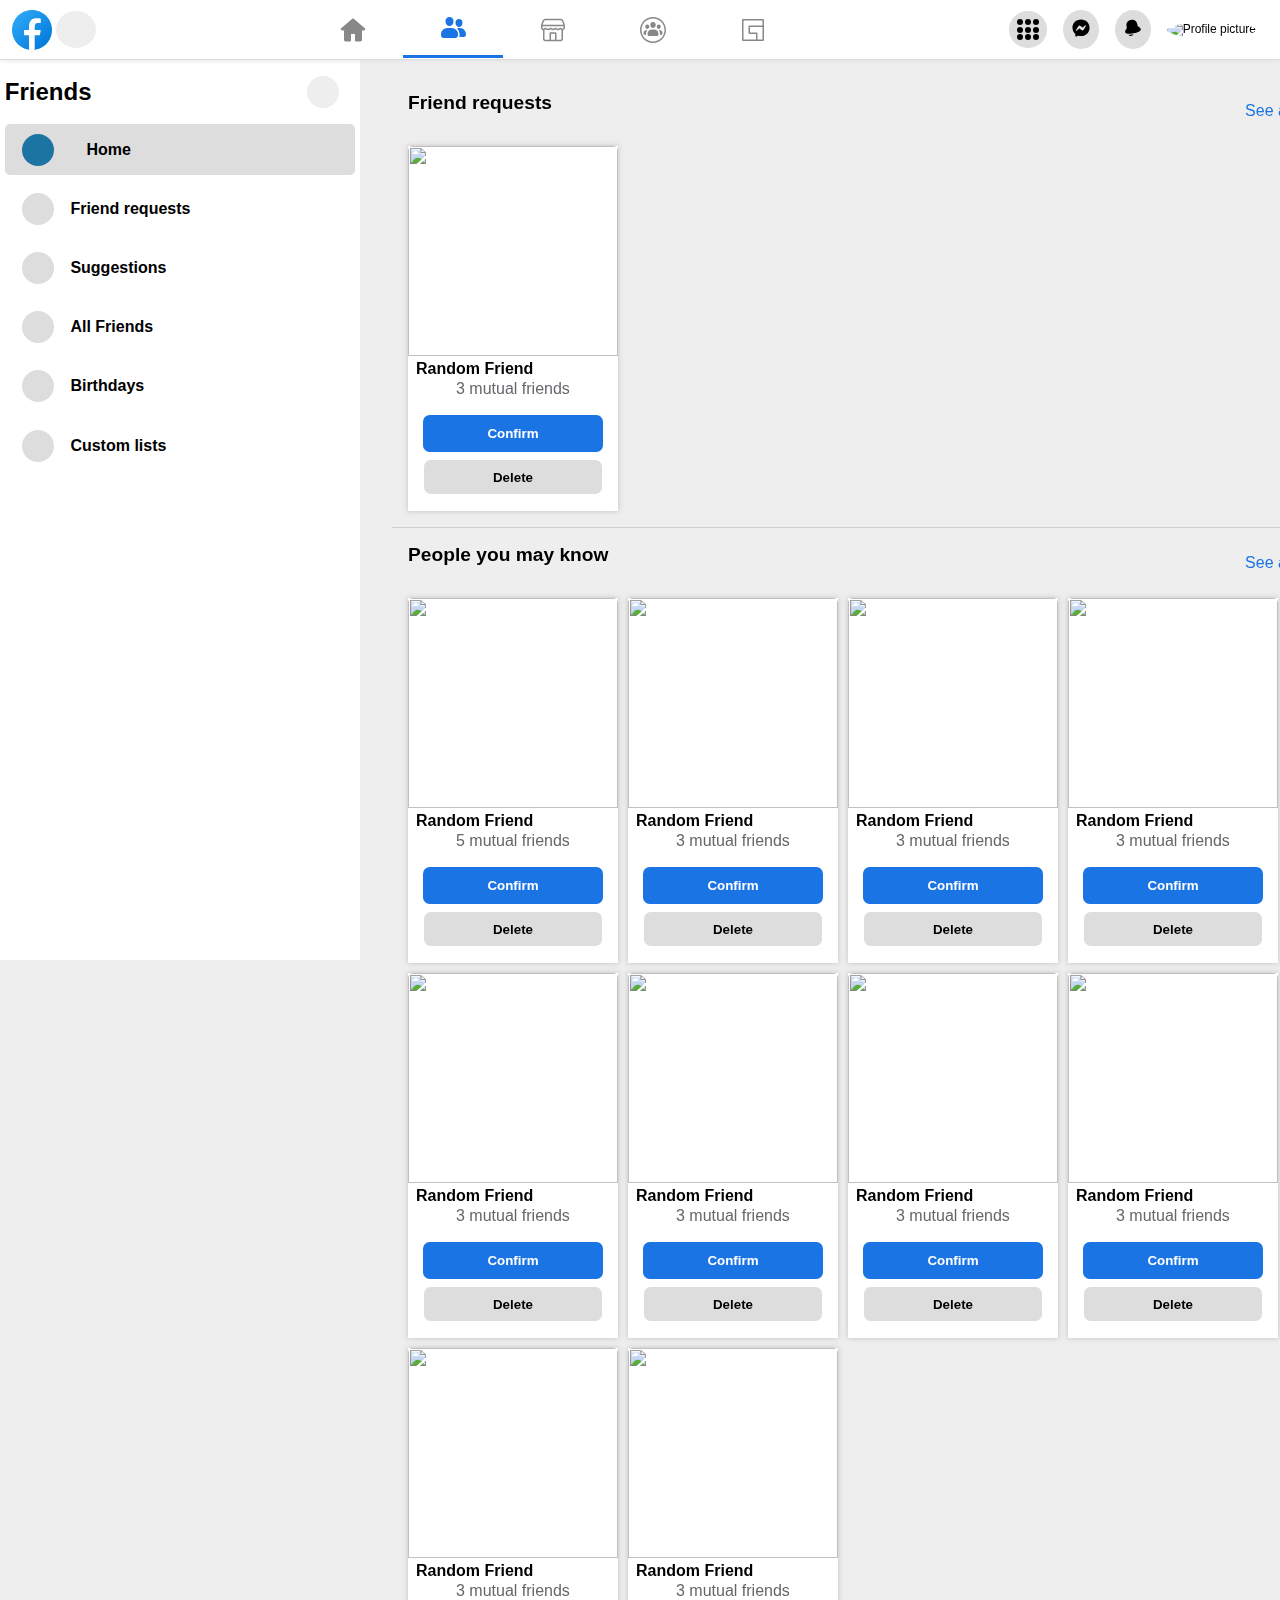
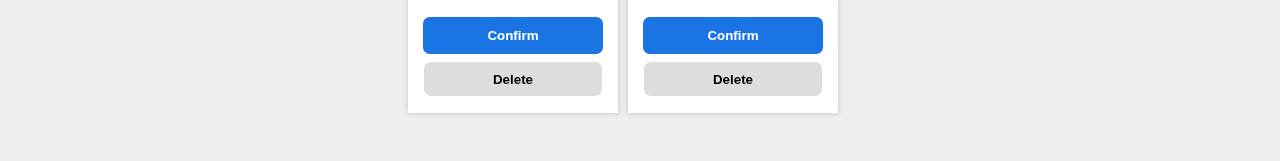
==== commit e0782012: "photo links added, pngs removed" ====
--- a/friends.html
+++ b/friends.html
@@ -139,7 +139,9 @@
     <section class="section friends-section-list">
         <div class="list-header flex-row-spaced">
             <div class="header-friends">Friends</div>
-                <div class="options"></div>
+                <div class="options-icon-container">
+                  <div class="options-icon"></div>
+                </div>
         </div>
         <div class="list">
             <div class="list-element home selected">
--- a/friends.css
+++ b/friends.css
@@ -104,6 +104,7 @@
   height: 40px;
   border-radius: 50%;
   margin-right: 1rem;
+  object-fit: cover;
 }
 
 .navbar-profile-picture:hover {
@@ -111,15 +112,16 @@
 }
 
 .search-section input {
-  background: url(./images/navbar/search-icon.svg) no-repeat;
+  background: url("https://www.freeiconspng.com/uploads/magnifying-glass-icon-24.png")
+    no-repeat;
   background-position: left 50% center;
   background-size: 20px;
   width: 40px;
-  padding: 0.8em;
   outline: none;
   border: none;
   resize: none;
   background-color: #eee;
+  padding: 0.7rem;
   border-radius: 50%;
 }
 .friends-section-list {
@@ -151,17 +153,22 @@
   font-size: 1.5rem;
 }
 
-.options {
+.options-icon-container {
+  background-color: #eee;
+  padding: 0.4rem;
+  margin-right: 1rem;
+  border-radius: 50%;
+  width: 32px;
+  height: 32px;
+}
+
+.options-icon {
   background-image: url("https://static.xx.fbcdn.net/rsrc.php/v3/yP/r/XwOHb3iFP5m.png");
   background-position: -88px -132px;
   background-size: 190px 204px;
   background-repeat: no-repeat;
   width: 20px;
   height: 20px;
-  padding: 0.4rem;
-  margin-right: 1rem;
-  background-color: #eee;
-  border-radius: 50%;
 }
 
 .list-element {
@@ -352,6 +359,7 @@
   height: 210px;
   border-top-left-radius: 0.3em;
   border-top-right-radius: 0.3em;
+  object-fit: cover;
 }
 
 .profile-name {
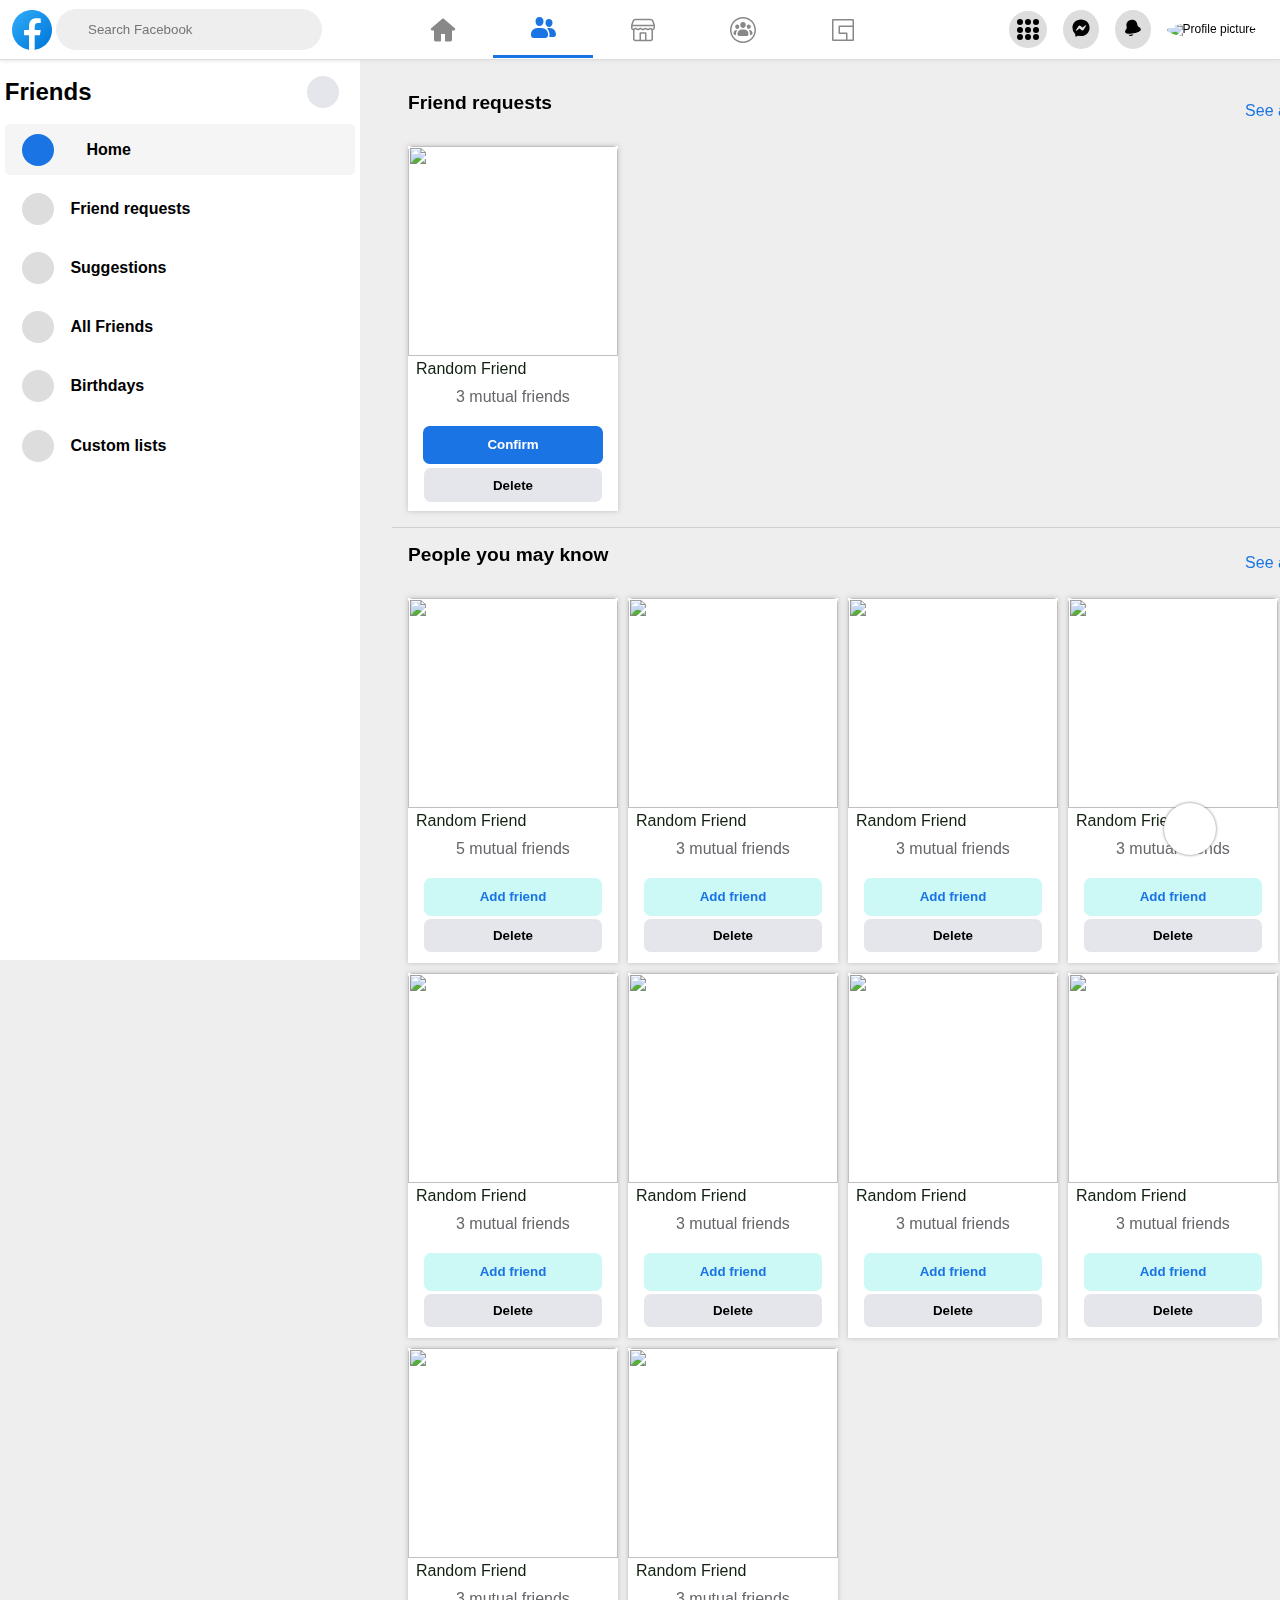
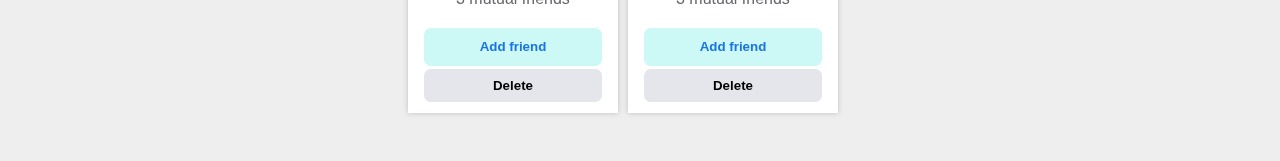
==== commit f2072b3a: "Custom variables for colors added to the index.css and friends.css" ====
--- a/friends.html
+++ b/friends.html
@@ -38,7 +38,7 @@
           </svg>
   
           <div class="search">
-            <input  type="text">
+            <input  type="text" placeholder="Search Facebook">
           </div>
   
           <div class="more nav-btn">
@@ -269,8 +269,8 @@
               <div class="mutual-friends-counter">5 mutual friends</div>
             </div>
           <div class="buttons-container">
-            <div class="btn confirm">
-              <button>Confirm</button>
+            <div class="btn add-friend">
+              <button>Add friend</button>
             </div>
             <div class="btn delete">
               <button>Delete</button>
@@ -294,8 +294,8 @@
               <div class="mutual-friends-counter">3 mutual friends</div>
             </div>
           <div class="buttons-container">
-            <div class="btn confirm">
-              <button>Confirm</button>
+            <div class="btn add-friend">
+              <button>Add friend</button>
             </div>
             <div class="btn delete">
               <button>Delete</button>
@@ -319,8 +319,8 @@
               <div class="mutual-friends-counter">3 mutual friends</div>
             </div>
           <div class="buttons-container">
-            <div class="btn confirm">
-              <button>Confirm</button>
+            <div class="btn add-friend">
+              <button>Add friend</button>
             </div>
             <div class="btn delete">
               <button>Delete</button>
@@ -344,8 +344,8 @@
               <div class="mutual-friends-counter">3 mutual friends</div>
             </div>
           <div class="buttons-container">
-            <div class="btn confirm">
-              <button>Confirm</button>
+            <div class="btn add-friend">
+              <button>Add friend</button>
             </div>
             <div class="btn delete">
               <button>Delete</button>
@@ -369,8 +369,8 @@
               <div class="mutual-friends-counter">3 mutual friends</div>
             </div>
           <div class="buttons-container">
-            <div class="btn confirm">
-              <button>Confirm</button>
+            <div class="btn add-friend">
+              <button>Add friend</button>
             </div>
             <div class="btn delete">
               <button>Delete</button>
@@ -394,8 +394,8 @@
               <div class="mutual-friends-counter">3 mutual friends</div>
             </div>
           <div class="buttons-container">
-            <div class="btn confirm">
-              <button>Confirm</button>
+            <div class="btn add-friend">
+              <button>Add friend</button>
             </div>
             <div class="btn delete">
               <button>Delete</button>
@@ -419,8 +419,8 @@
               <div class="mutual-friends-counter">3 mutual friends</div>
             </div>
           <div class="buttons-container">
-            <div class="btn confirm">
-              <button>Confirm</button>
+            <div class="btn add-friend">
+              <button>Add friend</button>
             </div>
             <div class="btn delete">
               <button>Delete</button>
@@ -444,8 +444,8 @@
               <div class="mutual-friends-counter">3 mutual friends</div>
             </div>
           <div class="buttons-container">
-            <div class="btn confirm">
-              <button>Confirm</button>
+            <div class="btn add-friend">
+              <button>Add friend</button>
             </div>
             <div class="btn delete">
               <button>Delete</button>
@@ -469,8 +469,8 @@
               <div class="mutual-friends-counter">3 mutual friends</div>
             </div>
           <div class="buttons-container">
-            <div class="btn confirm">
-              <button>Confirm</button>
+            <div class="btn add-friend">
+              <button>Add friend</button>
             </div>
             <div class="btn delete">
               <button>Delete</button>
@@ -494,8 +494,8 @@
               <div class="mutual-friends-counter">3 mutual friends</div>
             </div>
           <div class="buttons-container">
-            <div class="btn confirm">
-              <button>Confirm</button>
+            <div class="btn add-friend">
+              <button>Add friend</button>
             </div>
             <div class="btn delete">
               <button>Delete</button>
@@ -504,5 +504,9 @@
         </div>
       </div>
     </section>
+    <div class="create-message-icon-container">
+      <div class="create-message-icon">
+      </div>
+  </div>
 </body>
 </html>--- a/friends.css
+++ b/friends.css
@@ -14,11 +14,32 @@
 body {
   padding: 0;
   margin: 0;
-  background-color: #eee;
+  background-color: var(--main-body-color);
   overflow-x: hidden;
   font-family: "Segoe UI", sans-serif;
   font-display: swap;
   position: absolute;
+}
+
+:root {
+  --primary-blue-color: #1b74e4;
+  --primary-button-background: #e4e6eb;
+  --main-body-color: #eee;
+  --main-border-color: #aaa;
+  --title-color: #65676b;
+  --dark-gray-hover-color: hsla(0, 0%, 86%, 0.825);
+  --light-gray-hover-color: hsla(0, 3%, 71%, 0.125);
+  --account-btn-hover-color: hsla(0, 3%, 71%, 0.825);
+  --white-theme-color: white;
+  --user-online-color: green;
+  --custom-scrollbar-color: #ced0d4;
+  --invert-color: invert(100%);
+  --delete-btn-hover-color: #ddd;
+  --primary-hover-blue: #1a63d3;
+  --header-color: #121;
+  --light-blue-theme: rgba(0, 227, 204, 0.2);
+  --nav-btn-color: #888;
+  --logo-container-color: #ddd;
 }
 
 .navbar {
@@ -55,20 +76,20 @@
 }
 
 .nav-btn {
-  color: #888;
+  color: var(--nav-btn-color);
   cursor: pointer;
   min-width: 100px;
   padding: 0.8rem;
 }
 
 .nav-btn:hover {
-  background-color: hsla(0, 0%, 86%, 0.225);
+  background-color: var(--light-gray-hover-color);
   border-radius: 0.3em;
 }
 
 .friends {
-  color: #1b74e4;
-  border-bottom: 3px solid #1b74e4;
+  color: var(--primary-blue-color);
+  border-bottom: 3px solid var(--primary-blue-color);
 }
 
 .acc {
@@ -84,7 +105,7 @@
 }
 
 .account-btn:hover {
-  background-color: hsla(0, 3%, 71%, 0.825);
+  background-color: var(--account-btn-hover-color);
 }
 
 .grid-container {
@@ -114,16 +135,19 @@
 .search-section input {
   background: url("https://www.freeiconspng.com/uploads/magnifying-glass-icon-24.png")
     no-repeat;
-  background-position: left 50% center;
-  background-size: 20px;
-  width: 40px;
+  background-position: left 5% center;
+  background-size: 15px;
   outline: none;
   border: none;
   resize: none;
-  background-color: #eee;
-  padding: 0.7rem;
-  border-radius: 50%;
-}
+  background-color: var(--main-body-color);
+  width: 120%;
+  overflow: hidden;
+  padding: 0.8rem;
+  padding-left: 2rem;
+  border-radius: 1000000000000px;
+}
+
 .friends-section-list {
   position: fixed;
   top: 60px;
@@ -143,7 +167,7 @@
 .friends-section-list {
   width: 360px;
   height: 100vh;
-  background-color: white;
+  background-color: var(--white-theme-color);
   font-weight: bold;
   position: fixed;
 }
@@ -154,7 +178,7 @@
 }
 
 .options-icon-container {
-  background-color: #eee;
+  background-color: var(--primary-button-background);
   padding: 0.4rem;
   margin-right: 1rem;
   border-radius: 50%;
@@ -171,6 +195,11 @@
   height: 20px;
 }
 
+.options-icon-container:hover {
+  background-color: var(--dark-gray-hover-color);
+  cursor: pointer;
+}
+
 .list-element {
   display: flex;
   align-items: center;
@@ -179,14 +208,14 @@
   padding: 0.6rem;
 }
 
-.list-element:hover {
-  background-color: #ddd;
+.list-element:not(.selected):hover {
+  background-color: var(--light-gray-hover-color);
   border-radius: 0.3em;
   cursor: pointer;
 }
 
 .selected {
-  background-color: #ddd;
+  background-color: var(--light-gray-hover-color);
   border-radius: 0.3em;
 }
 
@@ -205,11 +234,10 @@
 }
 
 .arrow-logo {
-  background-image: url(./friends-images/GmYHd0mlXQV.png);
-  background-position-x: 0px;
-  background-position-y: -150px;
-  background-repeat: no-repeat;
-  background-size: 190px 252px;
+  background-image: url("https://static.xx.fbcdn.net/rsrc.php/v3/yo/r/MfZxBjV_wpj.png");
+  background-position: 0px -110px;
+  background-size: 190px 204px;
+  background-repeat: no-repeat;
   width: 20px;
   height: 20px;
 }
@@ -224,7 +252,7 @@
   align-items: center;
 
   padding: 1rem;
-  background-color: #ddd;
+  background-color: var(--logo-container-color);
   margin-right: 0.5rem;
   margin-left: 0.5rem;
   border-radius: 50%;
@@ -245,7 +273,7 @@
 .home-logo {
   display: flex;
   align-items: center;
-  background-color: #1b74a1;
+  background-color: var(--primary-blue-color);
   margin-left: 0.5rem;
   border-radius: 50%;
   width: 2rem;
@@ -265,7 +293,7 @@
   left: 50%;
   top: 50%;
   transform: translateX(-50%) translateY(-50%);
-  -webkit-filter: invert(100%);
+  -webkit-filter: var(--invert-color);
 }
 
 .friend-requests-logo,
@@ -329,7 +357,7 @@
 }
 
 .see-all {
-  color: #1b74e4;
+  color: var(--primary-blue-color);
 }
 
 .grid-container-friend-requests,
@@ -348,10 +376,10 @@
 }
 
 .grid-item-requests {
-  background-color: white;
+  background-color: var(--white-theme-color);
   width: 210px;
   height: 365px;
-  box-shadow: 0 0 5px 0 hsla(0, 3%, 71%, 0.825);
+  box-shadow: 0 0 5px 0 var(--account-btn-hover-color);
 }
 
 .profile-img-container img {
@@ -363,8 +391,15 @@
 }
 
 .profile-name {
-  font-weight: bold;
+  font-weight: 500;
   margin-left: 0.5rem;
+  color: var(--header-color);
+  margin-bottom: 0.5rem;
+}
+
+.profile-name:hover {
+  text-decoration: underline;
+  cursor: pointer;
 }
 
 .mutual-friends {
@@ -387,14 +422,14 @@
 }
 
 .img-container img {
-  border: 1px solid white;
+  border: 1px solid var(--white-theme-color);
   border-radius: 50%;
   z-index: 5;
 }
 
 .second-img {
   position: absolute;
-  border: 1px solid white;
+  border: 1px solid var(--white-theme-color);
   border-radius: 50%;
   left: 55%;
 }
@@ -420,25 +455,35 @@
   border-radius: 0.5em;
   font-weight: bold;
   cursor: pointer;
+  margin-top: 0.2rem;
+}
+.add-friend button {
+  background-color: var(--light-blue-theme);
+  padding: 0.7rem 3.5rem;
+  color: var(--primary-blue-color);
+}
+
+.add-friend button:hover {
+  background-color: var(--dark-gray-hover-color);
 }
 
 .confirm button {
-  background-color: #1b74e4;
-  color: white;
-  margin-bottom: 0.5rem;
+  background-color: var(--primary-blue-color);
+  color: var(--white-theme-color);
+  margin-bottom: 0.1rem;
 }
 
 .delete button {
-  background-color: #ddd;
+  background-color: var(--primary-button-background);
   padding: 0.7em 4.3rem;
 }
 
 .confirm button:hover {
-  background-color: #1b74a1;
+  background-color: var(--primary-hover-blue);
 }
 
 .delete button:hover {
-  background-color: #aaa;
+  background-color: var(--delete-btn-hover-color);
 }
 
 .flex-row-centered {
@@ -451,6 +496,30 @@
   display: flex;
   justify-content: space-between;
   align-items: center;
+}
+
+.create-message-icon-container {
+  position: fixed;
+  bottom: 5%;
+  right: 5%;
+  padding: 1rem;
+  background-color: var(--white-theme-color);
+  border-radius: 50%;
+  box-shadow: 0 0 3px #777;
+}
+
+.create-message-icon {
+  background-image: url("https://static.xx.fbcdn.net/rsrc.php/v3/yi/r/4UmT4V1o0oJ.png");
+  background-position: 0px -662px;
+  background-size: 34px 1554px;
+  background-repeat: no-repeat;
+  width: 20px;
+  height: 20px;
+}
+
+.create-message-icon-container:hover {
+  cursor: pointer;
+  box-shadow: 0 0 3px #444;
 }
 
 @media (max-width: 1450px) {
@@ -475,6 +544,24 @@
 }
 
 @media (max-width: 850px) {
+  .search-section input {
+    background: url("https://www.freeiconspng.com/uploads/magnifying-glass-icon-24.png")
+      no-repeat;
+    background-position: left 50% center;
+    background-size: 20px;
+    width: 40px;
+    outline: none;
+    border: none;
+    resize: none;
+    background-color: #eee;
+    padding: 0.7rem;
+    border-radius: 50%;
+  }
+
+  .search-section input::placeholder {
+    color: transparent;
+  }
+
   .grid-container-friend-requests,
   .grid-container-you-may-know,
   .friend-requests-header {
